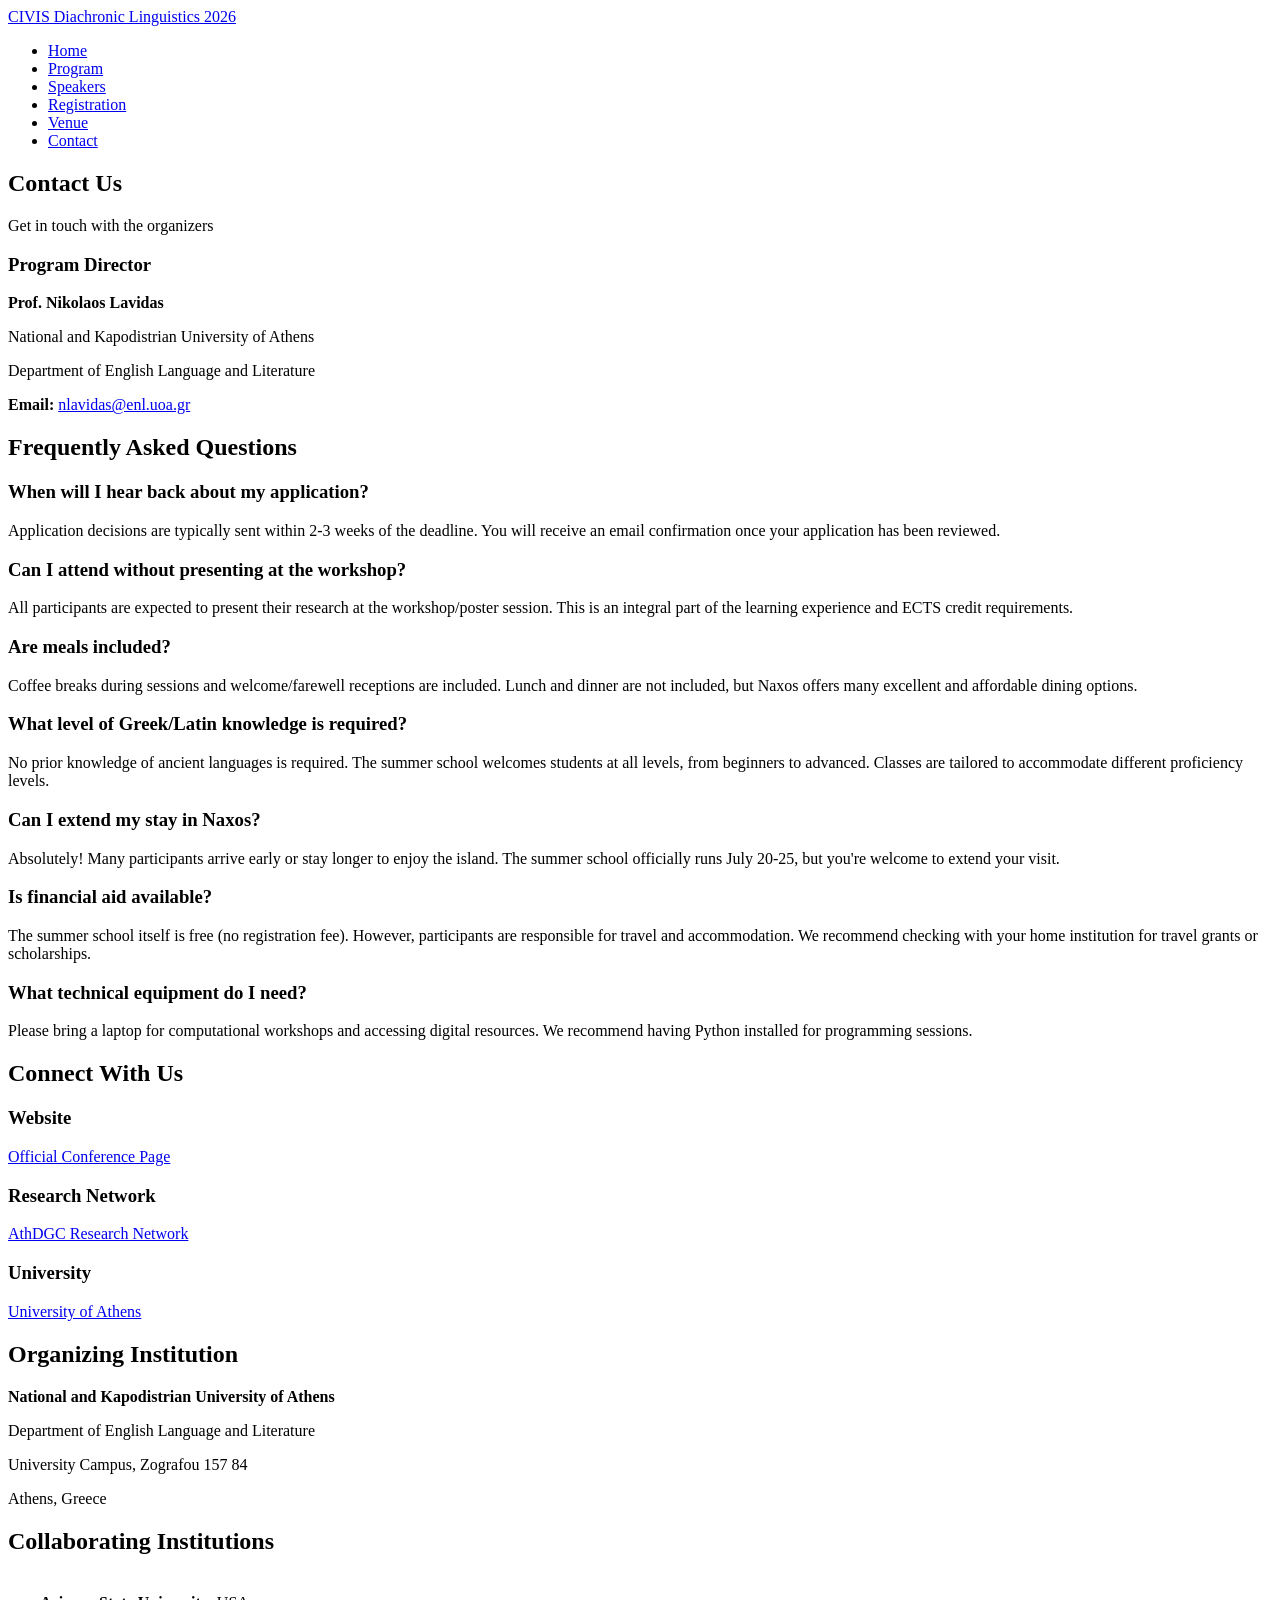
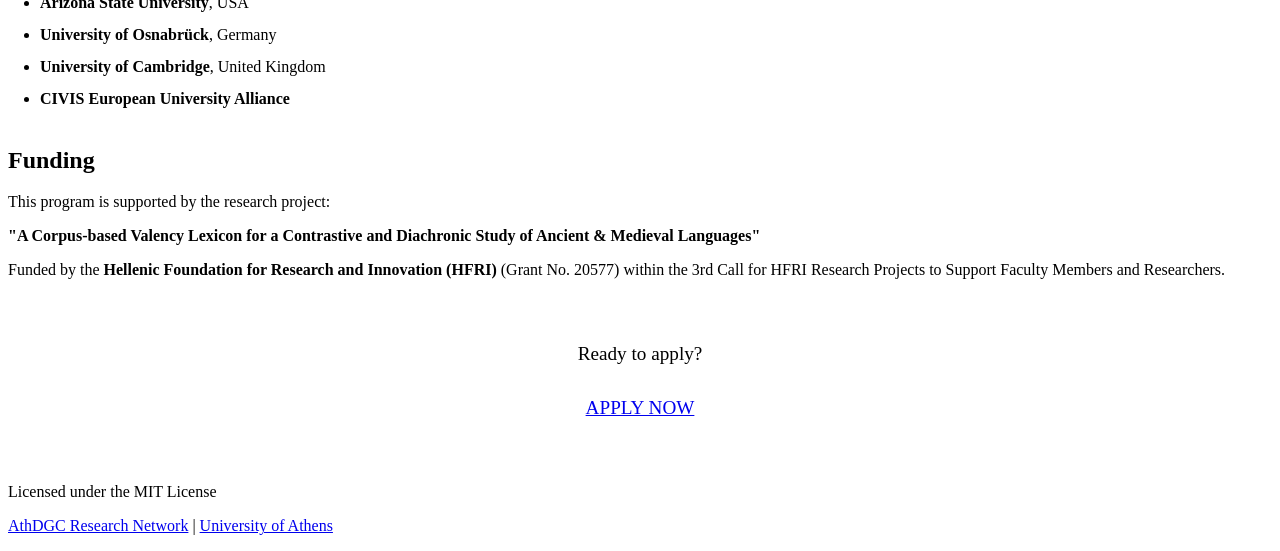
==== contact.html @ d238d582 "Remove AI gradients, remove logos, add MIT License - professional styling" ====
<!DOCTYPE html>
<html lang="en">

<head>
    <meta charset="UTF-8">
    <meta name="viewport" content="width=device-width, initial-scale=1.0">
    <title>Contact - CIVIS Diachronic Linguistics 2026</title>
    <link href="https://fonts.googleapis.com/css2?family=Inter:wght@300;400;500;600;700;800;900&display=swap"
        rel="stylesheet">
    <link rel="stylesheet" href="style.css">
</head>

<body>
    <!-- Navigation -->
    <nav class="navbar">
        <div class="container">
            <div class="nav-brand">
                <a href="index.html">CIVIS Diachronic Linguistics 2026</a>
            </div>
            <ul class="nav-menu">
                <li><a href="index.html">Home</a></li>
                <li><a href="program.html">Program</a></li>
                <li><a href="speakers.html">Speakers</a></li>
                <li><a href="registration.html">Registration</a></li>
                <li><a href="venue.html">Venue</a></li>
                <li><a href="contact.html" class="active">Contact</a></li>
            </ul>
        </div>
    </nav>

    <!-- Page Header -->
    <section class="page-header">
        <div class="container">
            <h1>Contact Us</h1>
            <p>Get in touch with the organizers</p>
        </div>
    </section>

    <!-- Main Content -->
    <section class="section">
        <div class="container">
            <div class="info-box">
                <h3>Program Director</h3>
                <p><strong>Prof. Nikolaos Lavidas</strong></p>
                <p>National and Kapodistrian University of Athens</p>
                <p>Department of English Language and Literature</p>
                <p style="margin-top: 1rem;"><strong>Email:</strong> <a
                        href="mailto:nlavidas@enl.uoa.gr">nlavidas@enl.uoa.gr</a></p>
            </div>

            <h2 class="section-title">Frequently Asked Questions</h2>

            <div class="card">
                <h3>When will I hear back about my application?</h3>
                <p>Application decisions are typically sent within 2-3 weeks of the deadline. You will receive an email
                    confirmation once your application has been reviewed.</p>
            </div>

            <div class="card">
                <h3>Can I attend without presenting at the workshop?</h3>
                <p>All participants are expected to present their research at the workshop/poster session. This is an
                    integral part of the learning experience and ECTS credit requirements.</p>
            </div>

            <div class="card">
                <h3>Are meals included?</h3>
                <p>Coffee breaks during sessions and welcome/farewell receptions are included. Lunch and dinner are not
                    included, but Naxos offers many excellent and affordable dining options.</p>
            </div>

            <div class="card">
                <h3>What level of Greek/Latin knowledge is required?</h3>
                <p>No prior knowledge of ancient languages is required. The summer school welcomes students at all
                    levels, from beginners to advanced. Classes are tailored to accommodate different proficiency
                    levels.</p>
            </div>

            <div class="card">
                <h3>Can I extend my stay in Naxos?</h3>
                <p>Absolutely! Many participants arrive early or stay longer to enjoy the island. The summer school
                    officially runs July 20-25, but you're welcome to extend your visit.</p>
            </div>

            <div class="card">
                <h3>Is financial aid available?</h3>
                <p>The summer school itself is free (no registration fee). However, participants are responsible for
                    travel and accommodation. We recommend checking with your home institution for travel grants or
                    scholarships.</p>
            </div>

            <div class="card">
                <h3>What technical equipment do I need?</h3>
                <p>Please bring a laptop for computational workshops and accessing digital resources. We recommend
                    having Python installed for programming sessions.</p>
            </div>

            <h2 class="section-title">Connect With Us</h2>
            <div class="card-grid">
                <div class="card">
                    <h3>Website</h3>
                    <p><a href="https://conferences.uoa.gr/event/92/" target="_blank">Official Conference Page</a></p>
                </div>

                <div class="card">
                    <h3>Research Network</h3>
                    <p><a href="https://athdgc.github.io/" target="_blank">AthDGC Research Network</a></p>
                </div>

                <div class="card">
                    <h3>University</h3>
                    <p><a href="https://en.uoa.gr/" target="_blank">University of Athens</a></p>
                </div>
            </div>

            <h2 class="section-title">Organizing Institution</h2>
            <p><strong>National and Kapodistrian University of Athens</strong></p>
            <p>Department of English Language and Literature</p>
            <p>University Campus, Zografou 157 84</p>
            <p>Athens, Greece</p>

            <h2 class="section-title">Collaborating Institutions</h2>
            <ul style="padding-left: 2rem; line-height: 2; margin: 2rem 0;">
                <li><strong>Arizona State University</strong>, USA</li>
                <li><strong>University of Osnabrück</strong>, Germany</li>
                <li><strong>University of Cambridge</strong>, United Kingdom</li>
                <li><strong>CIVIS European University Alliance</strong></li>
            </ul>

            <h2 class="section-title">Funding</h2>
            <div class="info-box">
                <p>This program is supported by the research project:</p>
                <p style="margin-top: 1rem;"><strong>"A Corpus-based Valency Lexicon for a Contrastive and Diachronic
                        Study of Ancient & Medieval Languages"</strong></p>
                <p style="margin-top: 1rem;">Funded by the <strong>Hellenic Foundation for Research and Innovation
                        (HFRI)</strong> (Grant No. 20577) within the 3rd Call for HFRI Research Projects to Support
                    Faculty Members and Researchers.</p>
            </div>

            <div style="text-align: center; margin: 4rem 0;">
                <p style="font-size: 1.2rem; margin-bottom: 2rem;">Ready to apply?</p>
                <a href="https://mobility.civis.eu/templates/66d6b5539a52af7f3c7784d6/start?context%5Btype%5D=Institutions%3A%3AClassOf&context%5Bid%5D=66e321443b5d007343274fe6"
                    class="btn btn-primary" target="_blank" style="font-size: 1.2rem; padding: 1.5rem 3rem;">APPLY
                    NOW</a>
            </div>
        </div>
    </section>

    <!-- Footer -->
    <footer>
        <div class="container">
            <p>Licensed under the MIT License</p>
            <p style="margin-top: 1rem;">
                <a href="https://athdgc.github.io/">AthDGC Research Network</a> |
                <a href="https://en.uoa.gr/">University of Athens</a>
            </p>
        </div>
    </footer>
</body>

</html>
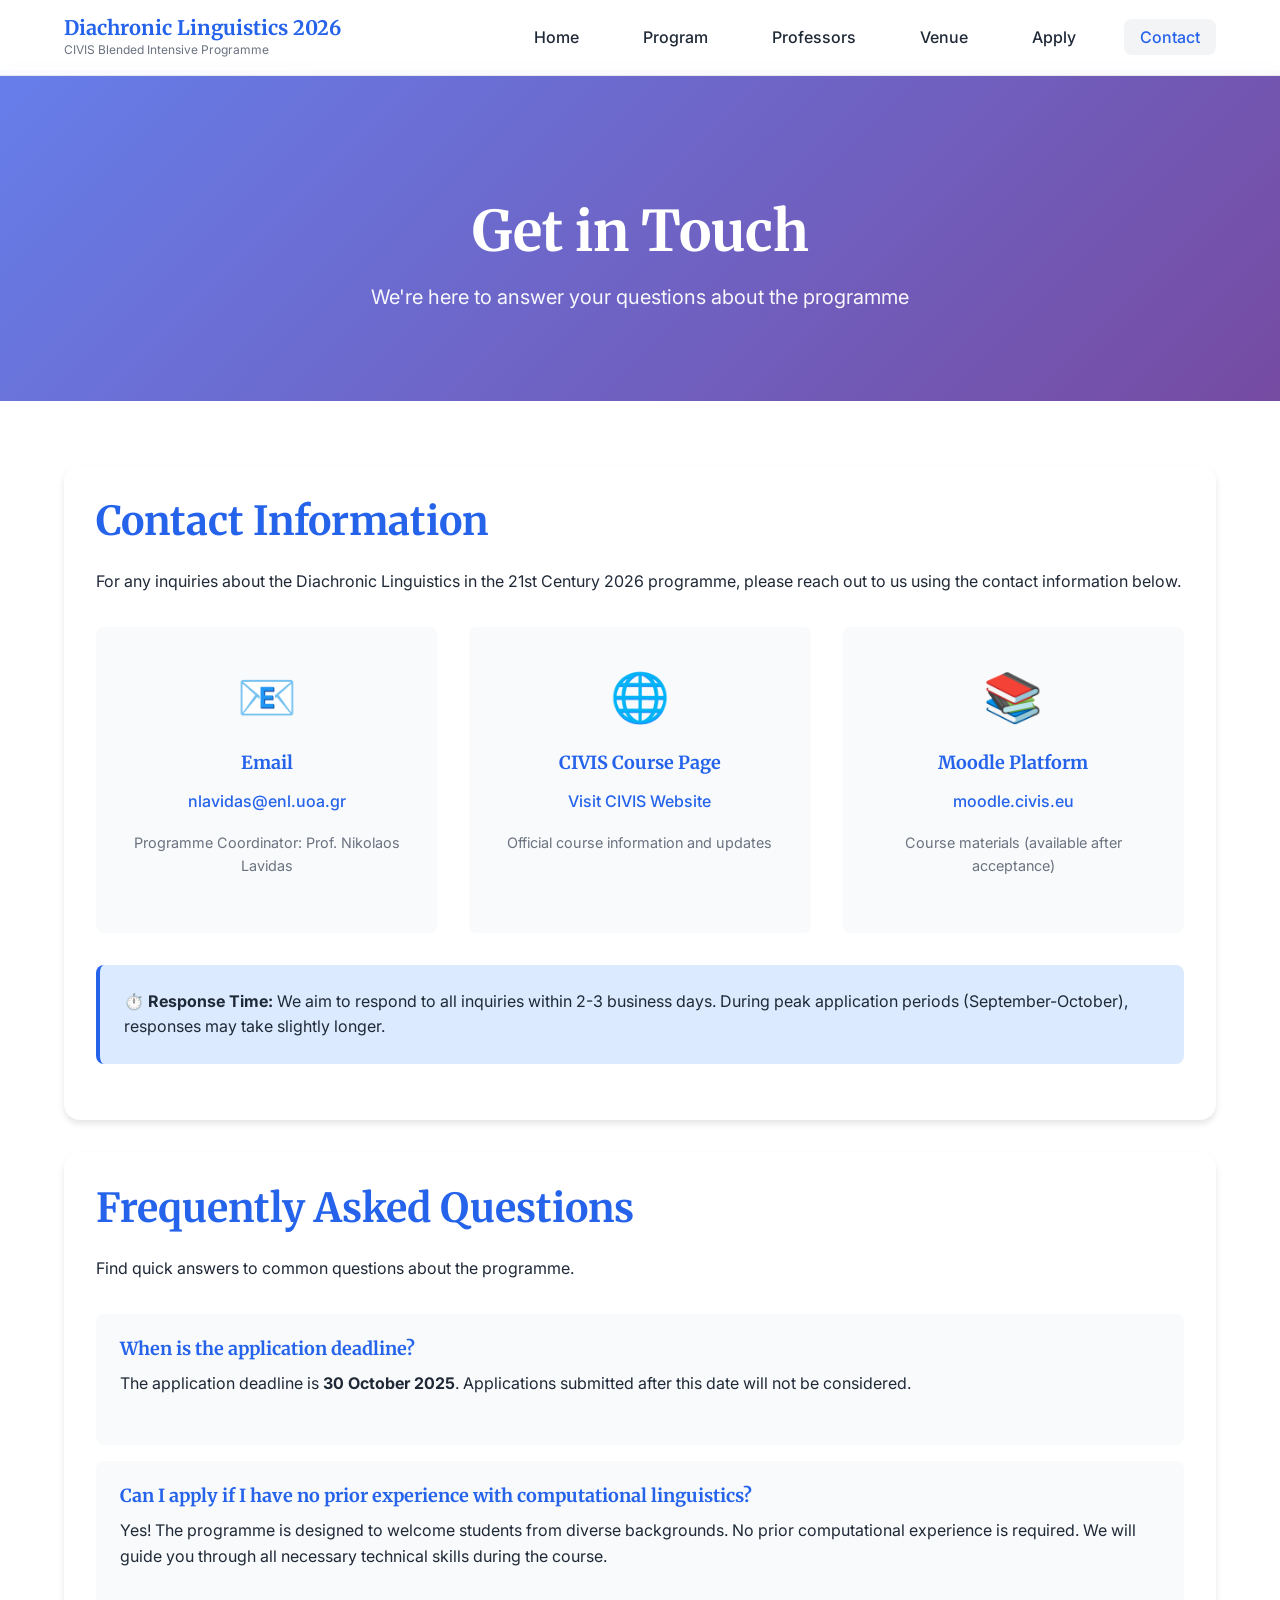
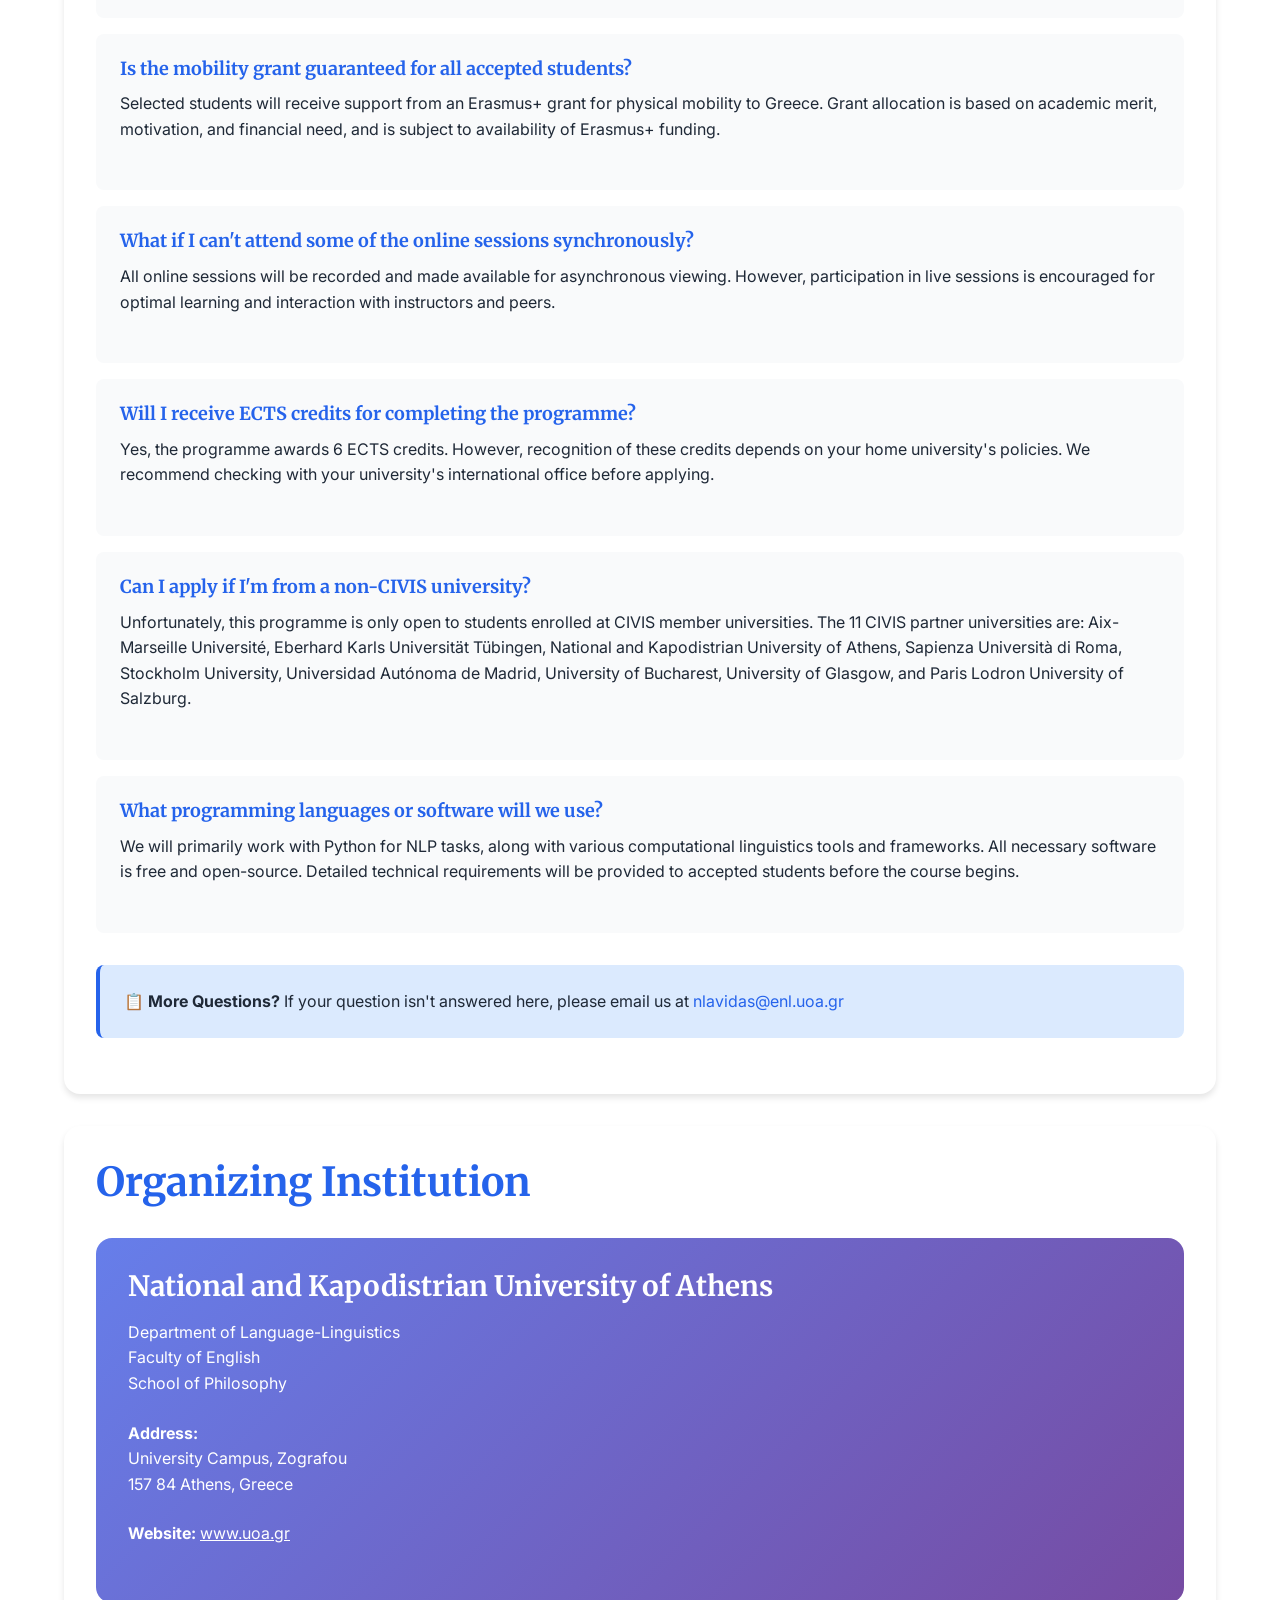
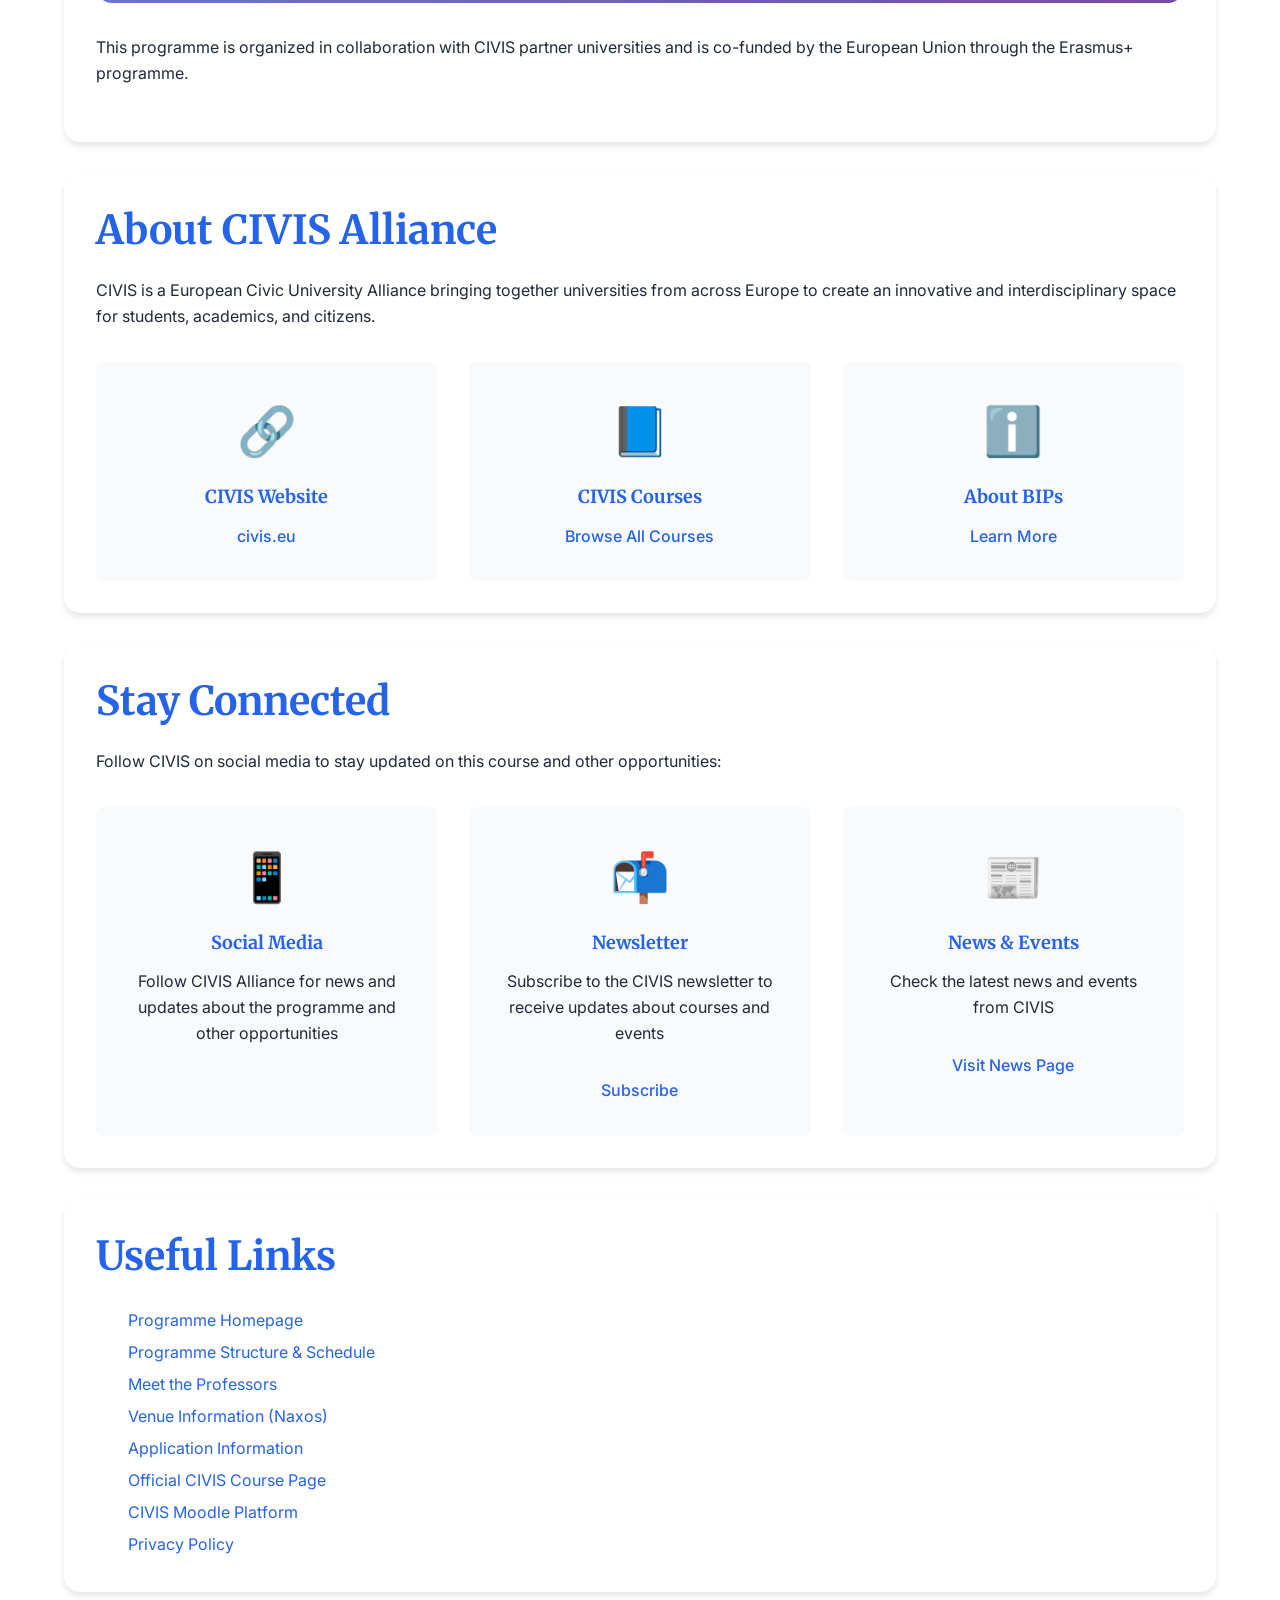
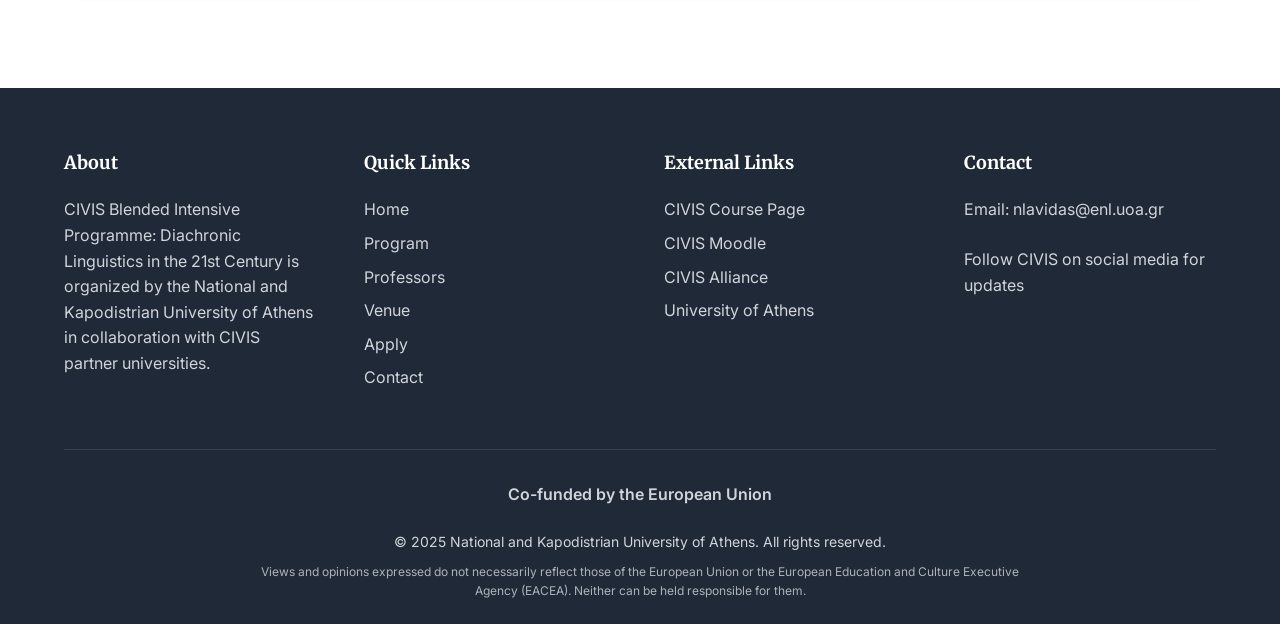
==== commit e705600f: "Updated website for 2026 - modern design and content" ====
--- a/contact.html
+++ b/contact.html
@@ -1,160 +1,382 @@
 <!DOCTYPE html>
 <html lang="en">
-
 <head>
     <meta charset="UTF-8">
     <meta name="viewport" content="width=device-width, initial-scale=1.0">
-    <title>Contact - CIVIS Diachronic Linguistics 2026</title>
-    <link href="https://fonts.googleapis.com/css2?family=Inter:wght@300;400;500;600;700;800;900&display=swap"
-        rel="stylesheet">
+    <meta name="description" content="Contact information for Diachronic Linguistics in the 21st Century 2026">
+    <title>Contact | Diachronic Linguistics 2026</title>
     <link rel="stylesheet" href="style.css">
+    <link rel="preconnect" href="https://fonts.googleapis.com">
+    <link rel="preconnect" href="https://fonts.gstatic.com" crossorigin>
+    <link href="https://fonts.googleapis.com/css2?family=Inter:wght@300;400;500;600;700&family=Merriweather:wght@300;400;700&display=swap" rel="stylesheet">
+    <style>
+        .page-header {
+            background: linear-gradient(135deg, #667eea 0%, #764ba2 100%);
+            color: white;
+            padding: 8rem 0 4rem;
+            margin-top: 70px;
+            text-align: center;
+        }
+        
+        .page-header h1 {
+            color: white;
+            margin-bottom: 1rem;
+        }
+        
+        .page-header p {
+            font-size: 1.25rem;
+            opacity: 0.95;
+        }
+        
+        .contact-section {
+            padding: 4rem 0;
+        }
+        
+        .contact-card {
+            background: white;
+            border-radius: 1rem;
+            box-shadow: 0 4px 6px rgba(0,0,0,0.1);
+            padding: 2rem;
+            margin-bottom: 2rem;
+        }
+        
+        .contact-card h2 {
+            color: #2563eb;
+            margin-bottom: 1.5rem;
+        }
+        
+        .contact-grid {
+            display: grid;
+            grid-template-columns: repeat(auto-fit, minmax(300px, 1fr));
+            gap: 2rem;
+            margin-top: 2rem;
+        }
+        
+        .contact-item {
+            background-color: #f9fafb;
+            padding: 2rem;
+            border-radius: 0.5rem;
+            text-align: center;
+        }
+        
+        .contact-icon {
+            font-size: 3rem;
+            margin-bottom: 1rem;
+        }
+        
+        .contact-item h3 {
+            font-size: 1.125rem;
+            margin-bottom: 1rem;
+            color: #2563eb;
+        }
+        
+        .contact-item a {
+            color: #2563eb;
+            font-weight: 500;
+            word-break: break-all;
+        }
+        
+        .contact-item a:hover {
+            text-decoration: underline;
+        }
+        
+        .info-box {
+            background-color: #dbeafe;
+            border-left: 4px solid #2563eb;
+            padding: 1.5rem;
+            border-radius: 0.5rem;
+            margin: 1.5rem 0;
+        }
+        
+        .faq-item {
+            background-color: #f9fafb;
+            padding: 1.5rem;
+            border-radius: 0.5rem;
+            margin-bottom: 1rem;
+        }
+        
+        .faq-item h3 {
+            color: #2563eb;
+            margin-bottom: 0.75rem;
+            font-size: 1.125rem;
+        }
+        
+        .organization-info {
+            background: linear-gradient(135deg, #667eea 0%, #764ba2 100%);
+            color: white;
+            padding: 2rem;
+            border-radius: 1rem;
+            margin-top: 2rem;
+        }
+        
+        .organization-info h3 {
+            color: white;
+            margin-bottom: 1rem;
+        }
+    </style>
 </head>
-
 <body>
     <!-- Navigation -->
     <nav class="navbar">
         <div class="container">
             <div class="nav-brand">
-                <a href="index.html">CIVIS Diachronic Linguistics 2026</a>
-            </div>
-            <ul class="nav-menu">
+                <h1>Diachronic Linguistics 2026</h1>
+                <p class="nav-subtitle">CIVIS Blended Intensive Programme</p>
+            </div>
+            <ul class="nav-menu" id="navMenu">
                 <li><a href="index.html">Home</a></li>
                 <li><a href="program.html">Program</a></li>
-                <li><a href="speakers.html">Speakers</a></li>
-                <li><a href="registration.html">Registration</a></li>
+                <li><a href="speakers.html">Professors</a></li>
                 <li><a href="venue.html">Venue</a></li>
+                <li><a href="registration.html">Apply</a></li>
                 <li><a href="contact.html" class="active">Contact</a></li>
             </ul>
+            <div class="nav-toggle" id="navToggle">
+                <span></span>
+                <span></span>
+                <span></span>
+            </div>
         </div>
     </nav>
 
     <!-- Page Header -->
-    <section class="page-header">
+    <header class="page-header">
         <div class="container">
-            <h1>Contact Us</h1>
-            <p>Get in touch with the organizers</p>
+            <h1>Get in Touch</h1>
+            <p>We're here to answer your questions about the programme</p>
+        </div>
+    </header>
+
+    <!-- Contact Section -->
+    <section class="contact-section">
+        <div class="container">
+            
+            <!-- Main Contact Info -->
+            <div class="contact-card">
+                <h2>Contact Information</h2>
+                <p>For any inquiries about the Diachronic Linguistics in the 21st Century 2026 programme, please reach out to us using the contact information below.</p>
+
+                <div class="contact-grid">
+                    <div class="contact-item">
+                        <div class="contact-icon">📧</div>
+                        <h3>Email</h3>
+                        <a href="mailto:nlavidas@enl.uoa.gr">nlavidas@enl.uoa.gr</a>
+                        <p style="margin-top: 1rem; font-size: 0.9rem; color: #6b7280;">Programme Coordinator: Prof. Nikolaos Lavidas</p>
+                    </div>
+                    
+                    <div class="contact-item">
+                        <div class="contact-icon">🌐</div>
+                        <h3>CIVIS Course Page</h3>
+                        <a href="https://civis.eu/en/learn/civis-courses/diachronic-linguistics-in-the-21st-century-2026-version" target="_blank">Visit CIVIS Website</a>
+                        <p style="margin-top: 1rem; font-size: 0.9rem; color: #6b7280;">Official course information and updates</p>
+                    </div>
+                    
+                    <div class="contact-item">
+                        <div class="contact-icon">📚</div>
+                        <h3>Moodle Platform</h3>
+                        <a href="https://moodle.civis.eu/" target="_blank">moodle.civis.eu</a>
+                        <p style="margin-top: 1rem; font-size: 0.9rem; color: #6b7280;">Course materials (available after acceptance)</p>
+                    </div>
+                </div>
+
+                <div class="info-box" style="margin-top: 2rem;">
+                    <strong>⏱️ Response Time:</strong> We aim to respond to all inquiries within 2-3 business days. During peak application periods (September-October), responses may take slightly longer.
+                </div>
+            </div>
+
+            <!-- FAQ Section -->
+            <div class="contact-card">
+                <h2>Frequently Asked Questions</h2>
+                <p>Find quick answers to common questions about the programme.</p>
+
+                <div class="faq-item" style="margin-top: 2rem;">
+                    <h3>When is the application deadline?</h3>
+                    <p>The application deadline is <strong>30 October 2025</strong>. Applications submitted after this date will not be considered.</p>
+                </div>
+
+                <div class="faq-item">
+                    <h3>Can I apply if I have no prior experience with computational linguistics?</h3>
+                    <p>Yes! The programme is designed to welcome students from diverse backgrounds. No prior computational experience is required. We will guide you through all necessary technical skills during the course.</p>
+                </div>
+
+                <div class="faq-item">
+                    <h3>Is the mobility grant guaranteed for all accepted students?</h3>
+                    <p>Selected students will receive support from an Erasmus+ grant for physical mobility to Greece. Grant allocation is based on academic merit, motivation, and financial need, and is subject to availability of Erasmus+ funding.</p>
+                </div>
+
+                <div class="faq-item">
+                    <h3>What if I can't attend some of the online sessions synchronously?</h3>
+                    <p>All online sessions will be recorded and made available for asynchronous viewing. However, participation in live sessions is encouraged for optimal learning and interaction with instructors and peers.</p>
+                </div>
+
+                <div class="faq-item">
+                    <h3>Will I receive ECTS credits for completing the programme?</h3>
+                    <p>Yes, the programme awards 6 ECTS credits. However, recognition of these credits depends on your home university's policies. We recommend checking with your university's international office before applying.</p>
+                </div>
+
+                <div class="faq-item">
+                    <h3>Can I apply if I'm from a non-CIVIS university?</h3>
+                    <p>Unfortunately, this programme is only open to students enrolled at CIVIS member universities. The 11 CIVIS partner universities are: Aix-Marseille Université, Eberhard Karls Universität Tübingen, National and Kapodistrian University of Athens, Sapienza Università di Roma, Stockholm University, Universidad Autónoma de Madrid, University of Bucharest, University of Glasgow, and Paris Lodron University of Salzburg.</p>
+                </div>
+
+                <div class="faq-item">
+                    <h3>What programming languages or software will we use?</h3>
+                    <p>We will primarily work with Python for NLP tasks, along with various computational linguistics tools and frameworks. All necessary software is free and open-source. Detailed technical requirements will be provided to accepted students before the course begins.</p>
+                </div>
+
+                <div class="info-box" style="margin-top: 2rem;">
+                    <strong>📋 More Questions?</strong> If your question isn't answered here, please email us at <a href="mailto:nlavidas@enl.uoa.gr">nlavidas@enl.uoa.gr</a>
+                </div>
+            </div>
+
+            <!-- Organization Info -->
+            <div class="contact-card">
+                <h2>Organizing Institution</h2>
+                
+                <div class="organization-info">
+                    <h3>National and Kapodistrian University of Athens</h3>
+                    <p>Department of Language-Linguistics<br>
+                    Faculty of English<br>
+                    School of Philosophy</p>
+                    
+                    <p style="margin-top: 1.5rem;">
+                    <strong>Address:</strong><br>
+                    University Campus, Zografou<br>
+                    157 84 Athens, Greece
+                    </p>
+                    
+                    <p style="margin-top: 1.5rem;">
+                    <strong>Website:</strong> <a href="https://www.uoa.gr/" target="_blank" style="color: white; text-decoration: underline;">www.uoa.gr</a>
+                    </p>
+                </div>
+
+                <p style="margin-top: 2rem;">This programme is organized in collaboration with CIVIS partner universities and is co-funded by the European Union through the Erasmus+ programme.</p>
+            </div>
+
+            <!-- CIVIS Alliance Info -->
+            <div class="contact-card">
+                <h2>About CIVIS Alliance</h2>
+                <p>CIVIS is a European Civic University Alliance bringing together universities from across Europe to create an innovative and interdisciplinary space for students, academics, and citizens.</p>
+
+                <div class="contact-grid" style="margin-top: 2rem;">
+                    <div class="contact-item">
+                        <div class="contact-icon">🔗</div>
+                        <h3>CIVIS Website</h3>
+                        <a href="https://civis.eu/" target="_blank">civis.eu</a>
+                    </div>
+                    
+                    <div class="contact-item">
+                        <div class="contact-icon">📘</div>
+                        <h3>CIVIS Courses</h3>
+                        <a href="https://civis.eu/en/learn/civis-courses" target="_blank">Browse All Courses</a>
+                    </div>
+                    
+                    <div class="contact-item">
+                        <div class="contact-icon">ℹ️</div>
+                        <h3>About BIPs</h3>
+                        <a href="https://civis.eu/en/learn/course-types/blended-intensive-programmes" target="_blank">Learn More</a>
+                    </div>
+                </div>
+            </div>
+
+            <!-- Social Media & Updates -->
+            <div class="contact-card">
+                <h2>Stay Connected</h2>
+                <p>Follow CIVIS on social media to stay updated on this course and other opportunities:</p>
+
+                <div class="contact-grid" style="margin-top: 2rem;">
+                    <div class="contact-item">
+                        <div class="contact-icon">📱</div>
+                        <h3>Social Media</h3>
+                        <p>Follow CIVIS Alliance for news and updates about the programme and other opportunities</p>
+                    </div>
+                    
+                    <div class="contact-item">
+                        <div class="contact-icon">📬</div>
+                        <h3>Newsletter</h3>
+                        <p>Subscribe to the CIVIS newsletter to receive updates about courses and events</p>
+                        <a href="https://civis.eu/en/get-informed/newsletters" target="_blank" style="margin-top: 0.5rem; display: inline-block;">Subscribe</a>
+                    </div>
+                    
+                    <div class="contact-item">
+                        <div class="contact-icon">📰</div>
+                        <h3>News & Events</h3>
+                        <p>Check the latest news and events from CIVIS</p>
+                        <a href="https://civis.eu/en/get-informed/news" target="_blank" style="margin-top: 0.5rem; display: inline-block;">Visit News Page</a>
+                    </div>
+                </div>
+            </div>
+
+            <!-- Important Links -->
+            <div class="contact-card">
+                <h2>Useful Links</h2>
+                <ul style="margin-left: 2rem; line-height: 2;">
+                    <li><a href="index.html">Programme Homepage</a></li>
+                    <li><a href="program.html">Programme Structure & Schedule</a></li>
+                    <li><a href="speakers.html">Meet the Professors</a></li>
+                    <li><a href="venue.html">Venue Information (Naxos)</a></li>
+                    <li><a href="registration.html">Application Information</a></li>
+                    <li><a href="https://civis.eu/en/learn/civis-courses/diachronic-linguistics-in-the-21st-century-2026-version" target="_blank">Official CIVIS Course Page</a></li>
+                    <li><a href="https://moodle.civis.eu/" target="_blank">CIVIS Moodle Platform</a></li>
+                    <li><a href="https://civis.eu/en/privacy-policy" target="_blank">Privacy Policy</a></li>
+                </ul>
+            </div>
+
         </div>
     </section>
 
-    <!-- Main Content -->
-    <section class="section">
+    <!-- Footer -->
+    <footer class="footer">
         <div class="container">
-            <div class="info-box">
-                <h3>Program Director</h3>
-                <p><strong>Prof. Nikolaos Lavidas</strong></p>
-                <p>National and Kapodistrian University of Athens</p>
-                <p>Department of English Language and Literature</p>
-                <p style="margin-top: 1rem;"><strong>Email:</strong> <a
-                        href="mailto:nlavidas@enl.uoa.gr">nlavidas@enl.uoa.gr</a></p>
-            </div>
-
-            <h2 class="section-title">Frequently Asked Questions</h2>
-
-            <div class="card">
-                <h3>When will I hear back about my application?</h3>
-                <p>Application decisions are typically sent within 2-3 weeks of the deadline. You will receive an email
-                    confirmation once your application has been reviewed.</p>
-            </div>
-
-            <div class="card">
-                <h3>Can I attend without presenting at the workshop?</h3>
-                <p>All participants are expected to present their research at the workshop/poster session. This is an
-                    integral part of the learning experience and ECTS credit requirements.</p>
-            </div>
-
-            <div class="card">
-                <h3>Are meals included?</h3>
-                <p>Coffee breaks during sessions and welcome/farewell receptions are included. Lunch and dinner are not
-                    included, but Naxos offers many excellent and affordable dining options.</p>
-            </div>
-
-            <div class="card">
-                <h3>What level of Greek/Latin knowledge is required?</h3>
-                <p>No prior knowledge of ancient languages is required. The summer school welcomes students at all
-                    levels, from beginners to advanced. Classes are tailored to accommodate different proficiency
-                    levels.</p>
-            </div>
-
-            <div class="card">
-                <h3>Can I extend my stay in Naxos?</h3>
-                <p>Absolutely! Many participants arrive early or stay longer to enjoy the island. The summer school
-                    officially runs July 20-25, but you're welcome to extend your visit.</p>
-            </div>
-
-            <div class="card">
-                <h3>Is financial aid available?</h3>
-                <p>The summer school itself is free (no registration fee). However, participants are responsible for
-                    travel and accommodation. We recommend checking with your home institution for travel grants or
-                    scholarships.</p>
-            </div>
-
-            <div class="card">
-                <h3>What technical equipment do I need?</h3>
-                <p>Please bring a laptop for computational workshops and accessing digital resources. We recommend
-                    having Python installed for programming sessions.</p>
-            </div>
-
-            <h2 class="section-title">Connect With Us</h2>
-            <div class="card-grid">
-                <div class="card">
-                    <h3>Website</h3>
-                    <p><a href="https://conferences.uoa.gr/event/92/" target="_blank">Official Conference Page</a></p>
-                </div>
-
-                <div class="card">
-                    <h3>Research Network</h3>
-                    <p><a href="https://athdgc.github.io/" target="_blank">AthDGC Research Network</a></p>
-                </div>
-
-                <div class="card">
-                    <h3>University</h3>
-                    <p><a href="https://en.uoa.gr/" target="_blank">University of Athens</a></p>
-                </div>
-            </div>
-
-            <h2 class="section-title">Organizing Institution</h2>
-            <p><strong>National and Kapodistrian University of Athens</strong></p>
-            <p>Department of English Language and Literature</p>
-            <p>University Campus, Zografou 157 84</p>
-            <p>Athens, Greece</p>
-
-            <h2 class="section-title">Collaborating Institutions</h2>
-            <ul style="padding-left: 2rem; line-height: 2; margin: 2rem 0;">
-                <li><strong>Arizona State University</strong>, USA</li>
-                <li><strong>University of Osnabrück</strong>, Germany</li>
-                <li><strong>University of Cambridge</strong>, United Kingdom</li>
-                <li><strong>CIVIS European University Alliance</strong></li>
-            </ul>
-
-            <h2 class="section-title">Funding</h2>
-            <div class="info-box">
-                <p>This program is supported by the research project:</p>
-                <p style="margin-top: 1rem;"><strong>"A Corpus-based Valency Lexicon for a Contrastive and Diachronic
-                        Study of Ancient & Medieval Languages"</strong></p>
-                <p style="margin-top: 1rem;">Funded by the <strong>Hellenic Foundation for Research and Innovation
-                        (HFRI)</strong> (Grant No. 20577) within the 3rd Call for HFRI Research Projects to Support
-                    Faculty Members and Researchers.</p>
-            </div>
-
-            <div style="text-align: center; margin: 4rem 0;">
-                <p style="font-size: 1.2rem; margin-bottom: 2rem;">Ready to apply?</p>
-                <a href="https://mobility.civis.eu/templates/66d6b5539a52af7f3c7784d6/start?context%5Btype%5D=Institutions%3A%3AClassOf&context%5Bid%5D=66e321443b5d007343274fe6"
-                    class="btn btn-primary" target="_blank" style="font-size: 1.2rem; padding: 1.5rem 3rem;">APPLY
-                    NOW</a>
-            </div>
-        </div>
-    </section>
-
-    <!-- Footer -->
-    <footer>
-        <div class="container">
-            <p>Licensed under the MIT License</p>
-            <p style="margin-top: 1rem;">
-                <a href="https://athdgc.github.io/">AthDGC Research Network</a> |
-                <a href="https://en.uoa.gr/">University of Athens</a>
-            </p>
+            <div class="footer-grid">
+                <div class="footer-column">
+                    <h3>About</h3>
+                    <p>CIVIS Blended Intensive Programme: Diachronic Linguistics in the 21st Century is organized by the National and Kapodistrian University of Athens in collaboration with CIVIS partner universities.</p>
+                </div>
+                <div class="footer-column">
+                    <h3>Quick Links</h3>
+                    <ul>
+                        <li><a href="index.html">Home</a></li>
+                        <li><a href="program.html">Program</a></li>
+                        <li><a href="speakers.html">Professors</a></li>
+                        <li><a href="venue.html">Venue</a></li>
+                        <li><a href="registration.html">Apply</a></li>
+                        <li><a href="contact.html">Contact</a></li>
+                    </ul>
+                </div>
+                <div class="footer-column">
+                    <h3>External Links</h3>
+                    <ul>
+                        <li><a href="https://civis.eu/en/learn/civis-courses/diachronic-linguistics-in-the-21st-century-2026-version" target="_blank">CIVIS Course Page</a></li>
+                        <li><a href="https://moodle.civis.eu/" target="_blank">CIVIS Moodle</a></li>
+                        <li><a href="https://civis.eu/" target="_blank">CIVIS Alliance</a></li>
+                        <li><a href="https://www.uoa.gr/" target="_blank">University of Athens</a></li>
+                    </ul>
+                </div>
+                <div class="footer-column">
+                    <h3>Contact</h3>
+                    <p>Email: <a href="mailto:nlavidas@enl.uoa.gr">nlavidas@enl.uoa.gr</a></p>
+                    <p>Follow CIVIS on social media for updates</p>
+                </div>
+            </div>
+            <div class="footer-bottom">
+                <div class="footer-logos">
+                    <p>Co-funded by the European Union</p>
+                </div>
+                <p class="copyright">&copy; 2025 National and Kapodistrian University of Athens. All rights reserved.</p>
+                <p class="disclaimer">Views and opinions expressed do not necessarily reflect those of the European Union or the European Education and Culture Executive Agency (EACEA). Neither can be held responsible for them.</p>
+            </div>
         </div>
     </footer>
+
+    <script>
+        const navToggle = document.getElementById('navToggle');
+        const navMenu = document.getElementById('navMenu');
+
+        navToggle.addEventListener('click', () => {
+            navMenu.classList.toggle('active');
+            navToggle.classList.toggle('active');
+        });
+    </script>
 </body>
-
-</html>+</html>
--- a/style.css
+++ b/style.css
@@ -0,0 +1,985 @@
+/* ===== CSS Reset & Base Styles ===== */
+* {
+    margin: 0;
+    padding: 0;
+    box-sizing: border-box;
+}
+
+:root {
+    /* Color Palette */
+    --primary-color: #2563eb;
+    --primary-dark: #1e40af;
+    --primary-light: #3b82f6;
+    --secondary-color: #7c3aed;
+    --accent-color: #f59e0b;
+    --success-color: #10b981;
+    --warning-color: #f59e0b;
+    
+    /* Neutral Colors */
+    --text-primary: #1f2937;
+    --text-secondary: #6b7280;
+    --text-light: #9ca3af;
+    --bg-primary: #ffffff;
+    --bg-secondary: #f9fafb;
+    --bg-tertiary: #f3f4f6;
+    --border-color: #e5e7eb;
+    
+    /* Typography */
+    --font-primary: 'Inter', -apple-system, BlinkMacSystemFont, 'Segoe UI', Roboto, sans-serif;
+    --font-heading: 'Merriweather', Georgia, serif;
+    
+    /* Spacing */
+    --spacing-xs: 0.5rem;
+    --spacing-sm: 1rem;
+    --spacing-md: 1.5rem;
+    --spacing-lg: 2rem;
+    --spacing-xl: 3rem;
+    --spacing-2xl: 4rem;
+    
+    /* Border Radius */
+    --radius-sm: 0.375rem;
+    --radius-md: 0.5rem;
+    --radius-lg: 0.75rem;
+    --radius-xl: 1rem;
+    
+    /* Shadows */
+    --shadow-sm: 0 1px 2px 0 rgba(0, 0, 0, 0.05);
+    --shadow-md: 0 4px 6px -1px rgba(0, 0, 0, 0.1);
+    --shadow-lg: 0 10px 15px -3px rgba(0, 0, 0, 0.1);
+    --shadow-xl: 0 20px 25px -5px rgba(0, 0, 0, 0.1);
+    
+    /* Transitions */
+    --transition-fast: 150ms cubic-bezier(0.4, 0, 0.2, 1);
+    --transition-base: 200ms cubic-bezier(0.4, 0, 0.2, 1);
+    --transition-slow: 300ms cubic-bezier(0.4, 0, 0.2, 1);
+}
+
+html {
+    scroll-behavior: smooth;
+}
+
+body {
+    font-family: var(--font-primary);
+    color: var(--text-primary);
+    background-color: var(--bg-primary);
+    line-height: 1.6;
+    font-size: 16px;
+    -webkit-font-smoothing: antialiased;
+    -moz-osx-font-smoothing: grayscale;
+}
+
+.container {
+    max-width: 1200px;
+    margin: 0 auto;
+    padding: 0 var(--spacing-md);
+}
+
+/* ===== Typography ===== */
+h1, h2, h3, h4, h5, h6 {
+    font-family: var(--font-heading);
+    font-weight: 700;
+    line-height: 1.2;
+    margin-bottom: var(--spacing-md);
+    color: var(--text-primary);
+}
+
+h1 {
+    font-size: clamp(2rem, 5vw, 3.5rem);
+}
+
+h2 {
+    font-size: clamp(1.75rem, 4vw, 2.5rem);
+}
+
+h3 {
+    font-size: clamp(1.25rem, 3vw, 1.75rem);
+}
+
+p {
+    margin-bottom: var(--spacing-md);
+}
+
+a {
+    color: var(--primary-color);
+    text-decoration: none;
+    transition: color var(--transition-base);
+}
+
+a:hover {
+    color: var(--primary-dark);
+}
+
+ul {
+    list-style: none;
+}
+
+/* ===== Navigation ===== */
+.navbar {
+    position: fixed;
+    top: 0;
+    left: 0;
+    right: 0;
+    background-color: rgba(255, 255, 255, 0.95);
+    backdrop-filter: blur(10px);
+    border-bottom: 1px solid var(--border-color);
+    z-index: 1000;
+    transition: all var(--transition-base);
+}
+
+.navbar.scrolled {
+    box-shadow: var(--shadow-md);
+}
+
+.navbar .container {
+    display: flex;
+    justify-content: space-between;
+    align-items: center;
+    padding-top: var(--spacing-sm);
+    padding-bottom: var(--spacing-sm);
+}
+
+.nav-brand h1 {
+    font-size: 1.25rem;
+    margin-bottom: 0;
+    color: var(--primary-color);
+}
+
+.nav-subtitle {
+    font-size: 0.75rem;
+    color: var(--text-secondary);
+    margin-bottom: 0;
+}
+
+.nav-menu {
+    display: flex;
+    gap: var(--spacing-lg);
+    align-items: center;
+}
+
+.nav-menu a {
+    color: var(--text-primary);
+    font-weight: 500;
+    padding: var(--spacing-xs) var(--spacing-sm);
+    border-radius: var(--radius-md);
+    transition: all var(--transition-base);
+}
+
+.nav-menu a:hover,
+.nav-menu a.active {
+    color: var(--primary-color);
+    background-color: var(--bg-tertiary);
+}
+
+.nav-toggle {
+    display: none;
+    flex-direction: column;
+    gap: 4px;
+    cursor: pointer;
+}
+
+.nav-toggle span {
+    width: 25px;
+    height: 3px;
+    background-color: var(--text-primary);
+    transition: all var(--transition-base);
+}
+
+/* ===== Hero Section ===== */
+.hero {
+    position: relative;
+    min-height: 85vh;
+    display: flex;
+    align-items: center;
+    background: linear-gradient(135deg, #667eea 0%, #764ba2 100%);
+    color: white;
+    margin-top: 70px;
+    overflow: hidden;
+}
+
+.hero::before {
+    content: '';
+    position: absolute;
+    top: 0;
+    left: 0;
+    right: 0;
+    bottom: 0;
+    background-image: url('data:image/svg+xml,%3Csvg width="60" height="60" viewBox="0 0 60 60" xmlns="http://www.w3.org/2000/svg"%3E%3Cg fill="none" fill-rule="evenodd"%3E%3Cg fill="%23ffffff" fill-opacity="0.05"%3E%3Cpath d="M36 34v-4h-2v4h-4v2h4v4h2v-4h4v-2h-4zm0-30V0h-2v4h-4v2h4v4h2V6h4V4h-4zM6 34v-4H4v4H0v2h4v4h2v-4h4v-2H6zM6 4V0H4v4H0v2h4v4h2V6h4V4H6z"/%3E%3C/g%3E%3C/g%3E%3C/svg%3E');
+    opacity: 0.3;
+}
+
+.hero-overlay {
+    position: absolute;
+    top: 0;
+    left: 0;
+    right: 0;
+    bottom: 0;
+    background: linear-gradient(to bottom, rgba(0,0,0,0.1), rgba(0,0,0,0.3));
+}
+
+.hero-content {
+    position: relative;
+    z-index: 1;
+    padding: var(--spacing-2xl) 0;
+}
+
+.hero-badge {
+    display: inline-block;
+    background-color: rgba(255, 255, 255, 0.2);
+    padding: var(--spacing-xs) var(--spacing-md);
+    border-radius: 9999px;
+    font-size: 0.875rem;
+    font-weight: 600;
+    margin-bottom: var(--spacing-md);
+    backdrop-filter: blur(10px);
+}
+
+.hero-title {
+    font-size: clamp(2.5rem, 6vw, 4rem);
+    margin-bottom: var(--spacing-md);
+    color: white;
+    text-shadow: 0 2px 4px rgba(0,0,0,0.1);
+}
+
+.hero-subtitle {
+    font-size: clamp(1.25rem, 3vw, 1.75rem);
+    margin-bottom: var(--spacing-md);
+    font-weight: 600;
+    color: rgba(255, 255, 255, 0.95);
+}
+
+.hero-description {
+    font-size: clamp(1rem, 2vw, 1.25rem);
+    margin-bottom: var(--spacing-xl);
+    max-width: 800px;
+    color: rgba(255, 255, 255, 0.9);
+}
+
+.hero-dates {
+    display: flex;
+    flex-wrap: wrap;
+    gap: var(--spacing-md);
+    margin-bottom: var(--spacing-xl);
+}
+
+.date-item {
+    background-color: rgba(255, 255, 255, 0.15);
+    padding: var(--spacing-sm) var(--spacing-md);
+    border-radius: var(--radius-md);
+    backdrop-filter: blur(10px);
+    font-size: 0.95rem;
+}
+
+.date-item strong {
+    font-weight: 600;
+}
+
+.hero-buttons {
+    display: flex;
+    flex-wrap: wrap;
+    gap: var(--spacing-md);
+}
+
+/* ===== Buttons ===== */
+.btn {
+    display: inline-block;
+    padding: 0.875rem 2rem;
+    border-radius: var(--radius-md);
+    font-weight: 600;
+    font-size: 1rem;
+    text-align: center;
+    transition: all var(--transition-base);
+    cursor: pointer;
+    border: 2px solid transparent;
+}
+
+.btn-primary {
+    background-color: white;
+    color: var(--primary-color);
+}
+
+.btn-primary:hover {
+    background-color: var(--bg-tertiary);
+    transform: translateY(-2px);
+    box-shadow: var(--shadow-lg);
+}
+
+.btn-secondary {
+    background-color: transparent;
+    color: white;
+    border-color: white;
+}
+
+.btn-secondary:hover {
+    background-color: white;
+    color: var(--primary-color);
+    transform: translateY(-2px);
+}
+
+.btn-large {
+    padding: 1.125rem 2.5rem;
+    font-size: 1.125rem;
+}
+
+/* ===== Key Info Section ===== */
+.key-info {
+    background-color: var(--bg-primary);
+    padding: var(--spacing-2xl) 0;
+    margin-top: -3rem;
+    position: relative;
+    z-index: 2;
+}
+
+.info-grid {
+    display: grid;
+    grid-template-columns: repeat(auto-fit, minmax(250px, 1fr));
+    gap: var(--spacing-lg);
+}
+
+.info-card {
+    background-color: white;
+    padding: var(--spacing-lg);
+    border-radius: var(--radius-lg);
+    box-shadow: var(--shadow-md);
+    text-align: center;
+    transition: all var(--transition-base);
+}
+
+.info-card:hover {
+    transform: translateY(-5px);
+    box-shadow: var(--shadow-xl);
+}
+
+.info-icon {
+    font-size: 3rem;
+    margin-bottom: var(--spacing-sm);
+}
+
+.info-card h3 {
+    font-size: 1.25rem;
+    margin-bottom: var(--spacing-xs);
+    color: var(--primary-color);
+}
+
+.info-card p {
+    margin-bottom: 0;
+    color: var(--text-secondary);
+}
+
+/* ===== Sections ===== */
+section {
+    padding: var(--spacing-2xl) 0;
+}
+
+.section-header {
+    text-align: center;
+    margin-bottom: var(--spacing-xl);
+}
+
+.section-intro {
+    font-size: 1.125rem;
+    color: var(--text-secondary);
+    max-width: 800px;
+    margin: 0 auto;
+}
+
+/* ===== About Section ===== */
+.about-section {
+    background-color: var(--bg-secondary);
+}
+
+.about-grid {
+    display: grid;
+    grid-template-columns: repeat(auto-fit, minmax(300px, 1fr));
+    gap: var(--spacing-lg);
+}
+
+.about-card {
+    background-color: white;
+    padding: var(--spacing-lg);
+    border-radius: var(--radius-lg);
+    box-shadow: var(--shadow-sm);
+    transition: all var(--transition-base);
+}
+
+.about-card:hover {
+    box-shadow: var(--shadow-md);
+    transform: translateY(-3px);
+}
+
+.about-card.highlight {
+    background: linear-gradient(135deg, #667eea 0%, #764ba2 100%);
+    color: white;
+    grid-column: span 2;
+}
+
+.about-card.highlight h3 {
+    color: white;
+}
+
+.about-card h3 {
+    font-size: 1.25rem;
+    margin-bottom: var(--spacing-md);
+}
+
+.about-card ul {
+    margin-left: var(--spacing-md);
+    margin-bottom: var(--spacing-md);
+}
+
+.about-card li {
+    list-style: disc;
+    margin-bottom: var(--spacing-xs);
+    padding-left: var(--spacing-xs);
+}
+
+.about-highlight {
+    background-color: rgba(255, 255, 255, 0.1);
+    padding: var(--spacing-md);
+    border-radius: var(--radius-md);
+    border-left: 4px solid rgba(255, 255, 255, 0.5);
+}
+
+/* ===== Topics Section ===== */
+.topics-section {
+    background-color: var(--bg-primary);
+}
+
+.topics-grid {
+    display: grid;
+    grid-template-columns: repeat(auto-fit, minmax(350px, 1fr));
+    gap: var(--spacing-xl);
+}
+
+.topic-card {
+    position: relative;
+    padding: var(--spacing-xl);
+    border-radius: var(--radius-lg);
+    background-color: var(--bg-secondary);
+    border-left: 4px solid var(--primary-color);
+    transition: all var(--transition-base);
+}
+
+.topic-card:hover {
+    box-shadow: var(--shadow-lg);
+    transform: translateX(5px);
+}
+
+.topic-number {
+    position: absolute;
+    top: -1rem;
+    left: var(--spacing-lg);
+    background: linear-gradient(135deg, var(--primary-color), var(--secondary-color));
+    color: white;
+    width: 3rem;
+    height: 3rem;
+    border-radius: 50%;
+    display: flex;
+    align-items: center;
+    justify-content: center;
+    font-weight: 700;
+    font-size: 1.25rem;
+}
+
+.topic-card h3 {
+    margin-top: var(--spacing-md);
+    color: var(--primary-dark);
+}
+
+/* ===== Outcomes Section ===== */
+.outcomes-section {
+    background-color: var(--bg-secondary);
+}
+
+.outcomes-grid {
+    display: grid;
+    grid-template-columns: repeat(auto-fit, minmax(300px, 1fr));
+    gap: var(--spacing-lg);
+}
+
+.outcome-card {
+    background-color: white;
+    padding: var(--spacing-xl);
+    border-radius: var(--radius-lg);
+    box-shadow: var(--shadow-sm);
+    transition: all var(--transition-base);
+}
+
+.outcome-card:hover {
+    box-shadow: var(--shadow-lg);
+    transform: translateY(-5px);
+}
+
+.outcome-card.highlight {
+    background: linear-gradient(135deg, #f093fb 0%, #f5576c 100%);
+    color: white;
+    grid-column: span 2;
+}
+
+.outcome-card.highlight h3 {
+    color: white;
+}
+
+.outcome-icon {
+    font-size: 3rem;
+    margin-bottom: var(--spacing-md);
+}
+
+.outcome-card ul {
+    margin-left: var(--spacing-md);
+}
+
+.outcome-card li {
+    list-style: disc;
+    margin-bottom: var(--spacing-xs);
+    padding-left: var(--spacing-xs);
+}
+
+/* ===== Programme Structure Section ===== */
+.structure-section {
+    background-color: var(--bg-primary);
+}
+
+.structure-timeline {
+    max-width: 900px;
+    margin: 0 auto;
+}
+
+.timeline-item {
+    position: relative;
+    padding-left: 4rem;
+    margin-bottom: var(--spacing-2xl);
+}
+
+.timeline-marker {
+    position: absolute;
+    left: 0;
+    top: 0;
+    width: 2.5rem;
+    height: 2.5rem;
+    border-radius: 50%;
+    background: linear-gradient(135deg, var(--primary-color), var(--secondary-color));
+    display: flex;
+    align-items: center;
+    justify-content: center;
+    box-shadow: 0 0 0 8px rgba(37, 99, 235, 0.1);
+}
+
+.timeline-marker.spring {
+    background: linear-gradient(135deg, #667eea 0%, #764ba2 100%);
+}
+
+.timeline-marker.workshops {
+    background: linear-gradient(135deg, #f093fb 0%, #f5576c 100%);
+}
+
+.timeline-marker.summer {
+    background: linear-gradient(135deg, #fa709a 0%, #fee140 100%);
+}
+
+.timeline-item::before {
+    content: '';
+    position: absolute;
+    left: 1.2rem;
+    top: 2.5rem;
+    bottom: -2.5rem;
+    width: 2px;
+    background: linear-gradient(to bottom, var(--primary-color), transparent);
+}
+
+.timeline-item:last-child::before {
+    display: none;
+}
+
+.timeline-content {
+    background-color: white;
+    padding: var(--spacing-xl);
+    border-radius: var(--radius-lg);
+    box-shadow: var(--shadow-md);
+}
+
+.timeline-date {
+    display: inline-block;
+    background: linear-gradient(135deg, var(--primary-color), var(--secondary-color));
+    color: white;
+    padding: var(--spacing-xs) var(--spacing-md);
+    border-radius: var(--radius-md);
+    font-weight: 600;
+    margin-bottom: var(--spacing-md);
+}
+
+.timeline-content h3 {
+    color: var(--primary-dark);
+    margin-bottom: var(--spacing-md);
+}
+
+.timeline-content ul {
+    margin-left: var(--spacing-md);
+}
+
+.timeline-content li {
+    list-style: disc;
+    margin-bottom: var(--spacing-sm);
+    padding-left: var(--spacing-xs);
+}
+
+.timeline-content ul ul {
+    margin-top: var(--spacing-xs);
+}
+
+.mobility-grant {
+    margin-top: var(--spacing-md);
+    padding: var(--spacing-md);
+    background: linear-gradient(135deg, #667eea 0%, #764ba2 100%);
+    color: white;
+    border-radius: var(--radius-md);
+}
+
+/* ===== Assessment Section ===== */
+.assessment-section {
+    background-color: var(--bg-secondary);
+}
+
+.assessment-intro {
+    text-align: center;
+    margin-bottom: var(--spacing-xl);
+}
+
+.assessment-intro p {
+    font-size: 1.125rem;
+    color: var(--text-secondary);
+}
+
+.assessment-grid {
+    display: grid;
+    gap: var(--spacing-lg);
+    max-width: 900px;
+    margin: 0 auto;
+}
+
+.assessment-card {
+    background-color: white;
+    padding: var(--spacing-xl);
+    border-radius: var(--radius-lg);
+    box-shadow: var(--shadow-sm);
+}
+
+.assessment-card h3 {
+    color: var(--primary-dark);
+    margin-bottom: var(--spacing-md);
+}
+
+.assessment-card ul {
+    margin-left: var(--spacing-md);
+}
+
+.assessment-card li {
+    list-style: disc;
+    margin-bottom: var(--spacing-sm);
+    padding-left: var(--spacing-xs);
+}
+
+.assessment-support {
+    background: linear-gradient(135deg, #667eea 0%, #764ba2 100%);
+    padding: var(--spacing-xl);
+    border-radius: var(--radius-lg);
+    color: white;
+}
+
+.assessment-support h3 {
+    color: white;
+    text-align: center;
+}
+
+.support-grid {
+    display: grid;
+    grid-template-columns: repeat(auto-fit, minmax(250px, 1fr));
+    gap: var(--spacing-md);
+    margin-top: var(--spacing-md);
+}
+
+.support-item {
+    background-color: rgba(255, 255, 255, 0.15);
+    padding: var(--spacing-md);
+    border-radius: var(--radius-md);
+    backdrop-filter: blur(10px);
+}
+
+/* ===== Requirements Section ===== */
+.requirements-section {
+    background-color: var(--bg-primary);
+}
+
+.requirements-content {
+    max-width: 900px;
+    margin: 0 auto;
+}
+
+.requirement-box {
+    background-color: white;
+    padding: var(--spacing-xl);
+    border-radius: var(--radius-lg);
+    box-shadow: var(--shadow-sm);
+    margin-bottom: var(--spacing-lg);
+}
+
+.requirement-box h3 {
+    color: var(--primary-dark);
+    margin-bottom: var(--spacing-md);
+}
+
+.requirement-list {
+    display: grid;
+    grid-template-columns: repeat(auto-fit, minmax(200px, 1fr));
+    gap: var(--spacing-sm);
+    margin-left: var(--spacing-md);
+}
+
+.requirement-list li {
+    list-style: disc;
+    padding-left: var(--spacing-xs);
+}
+
+.civis-universities {
+    background: linear-gradient(135deg, #667eea 0%, #764ba2 100%);
+    padding: var(--spacing-xl);
+    border-radius: var(--radius-lg);
+    color: white;
+}
+
+.civis-universities h3 {
+    color: white;
+    text-align: center;
+}
+
+.universities-grid {
+    display: grid;
+    grid-template-columns: repeat(auto-fit, minmax(280px, 1fr));
+    gap: var(--spacing-md);
+    margin-top: var(--spacing-md);
+}
+
+.university {
+    background-color: rgba(255, 255, 255, 0.15);
+    padding: var(--spacing-md);
+    border-radius: var(--radius-md);
+    text-align: center;
+    backdrop-filter: blur(10px);
+}
+
+/* ===== CTA Section ===== */
+.cta-section {
+    background: linear-gradient(135deg, #667eea 0%, #764ba2 100%);
+    color: white;
+    padding: var(--spacing-2xl) 0;
+}
+
+.cta-content {
+    text-align: center;
+    max-width: 800px;
+    margin: 0 auto;
+}
+
+.cta-content h2 {
+    color: white;
+    margin-bottom: var(--spacing-md);
+}
+
+.cta-content p {
+    font-size: 1.25rem;
+    margin-bottom: var(--spacing-xl);
+}
+
+.cta-buttons {
+    display: flex;
+    flex-wrap: wrap;
+    justify-content: center;
+    gap: var(--spacing-md);
+    margin-bottom: var(--spacing-md);
+}
+
+.cta-note {
+    font-size: 0.95rem;
+    opacity: 0.9;
+}
+
+.cta-note a {
+    color: white;
+    text-decoration: underline;
+}
+
+/* ===== Footer ===== */
+.footer {
+    background-color: #1f2937;
+    color: #d1d5db;
+    padding: var(--spacing-2xl) 0 var(--spacing-md);
+}
+
+.footer-grid {
+    display: grid;
+    grid-template-columns: repeat(auto-fit, minmax(250px, 1fr));
+    gap: var(--spacing-xl);
+    margin-bottom: var(--spacing-xl);
+}
+
+.footer-column h3 {
+    color: white;
+    font-size: 1.125rem;
+    margin-bottom: var(--spacing-md);
+}
+
+.footer-column ul li {
+    margin-bottom: var(--spacing-xs);
+}
+
+.footer-column a {
+    color: #d1d5db;
+    transition: color var(--transition-base);
+}
+
+.footer-column a:hover {
+    color: white;
+}
+
+.footer-bottom {
+    border-top: 1px solid rgba(255, 255, 255, 0.1);
+    padding-top: var(--spacing-lg);
+    text-align: center;
+}
+
+.footer-logos p {
+    margin-bottom: var(--spacing-md);
+    font-weight: 600;
+}
+
+.copyright {
+    font-size: 0.875rem;
+    margin-bottom: var(--spacing-xs);
+}
+
+.disclaimer {
+    font-size: 0.75rem;
+    opacity: 0.8;
+    max-width: 800px;
+    margin: 0 auto;
+}
+
+/* ===== Responsive Design ===== */
+@media (max-width: 768px) {
+    .nav-menu {
+        position: fixed;
+        top: 70px;
+        left: 0;
+        right: 0;
+        background-color: white;
+        flex-direction: column;
+        padding: var(--spacing-lg);
+        box-shadow: var(--shadow-lg);
+        transform: translateY(-100%);
+        opacity: 0;
+        visibility: hidden;
+        transition: all var(--transition-base);
+    }
+    
+    .nav-menu.active {
+        transform: translateY(0);
+        opacity: 1;
+        visibility: visible;
+    }
+    
+    .nav-toggle {
+        display: flex;
+    }
+    
+    .nav-toggle.active span:nth-child(1) {
+        transform: rotate(45deg) translate(5px, 5px);
+    }
+    
+    .nav-toggle.active span:nth-child(2) {
+        opacity: 0;
+    }
+    
+    .nav-toggle.active span:nth-child(3) {
+        transform: rotate(-45deg) translate(7px, -6px);
+    }
+    
+    .hero-dates {
+        flex-direction: column;
+    }
+    
+    .about-card.highlight,
+    .outcome-card.highlight {
+        grid-column: span 1;
+    }
+    
+    .timeline-item {
+        padding-left: 3rem;
+    }
+    
+    .timeline-marker {
+        width: 2rem;
+        height: 2rem;
+    }
+    
+    .timeline-item::before {
+        left: 0.9rem;
+    }
+}
+
+@media (max-width: 480px) {
+    :root {
+        --spacing-2xl: 2.5rem;
+    }
+    
+    .hero {
+        min-height: auto;
+        padding: var(--spacing-2xl) 0;
+    }
+    
+    .hero-buttons {
+        flex-direction: column;
+    }
+    
+    .btn {
+        width: 100%;
+    }
+    
+    .info-grid,
+    .topics-grid,
+    .outcomes-grid {
+        grid-template-columns: 1fr;
+    }
+}
+
+/* ===== Animation Classes ===== */
+@keyframes fadeIn {
+    from {
+        opacity: 0;
+        transform: translateY(20px);
+    }
+    to {
+        opacity: 1;
+        transform: translateY(0);
+    }
+}
+
+.fade-in {
+    animation: fadeIn 0.6s ease-out forwards;
+}
+
+/* ===== Utility Classes ===== */
+.text-center {
+    text-align: center;
+}
+
+.mt-lg {
+    margin-top: var(--spacing-lg);
+}
+
+.mb-lg {
+    margin-bottom: var(--spacing-lg);
+}
+
+.highlight-text {
+    color: var(--primary-color);
+    font-weight: 600;
+}
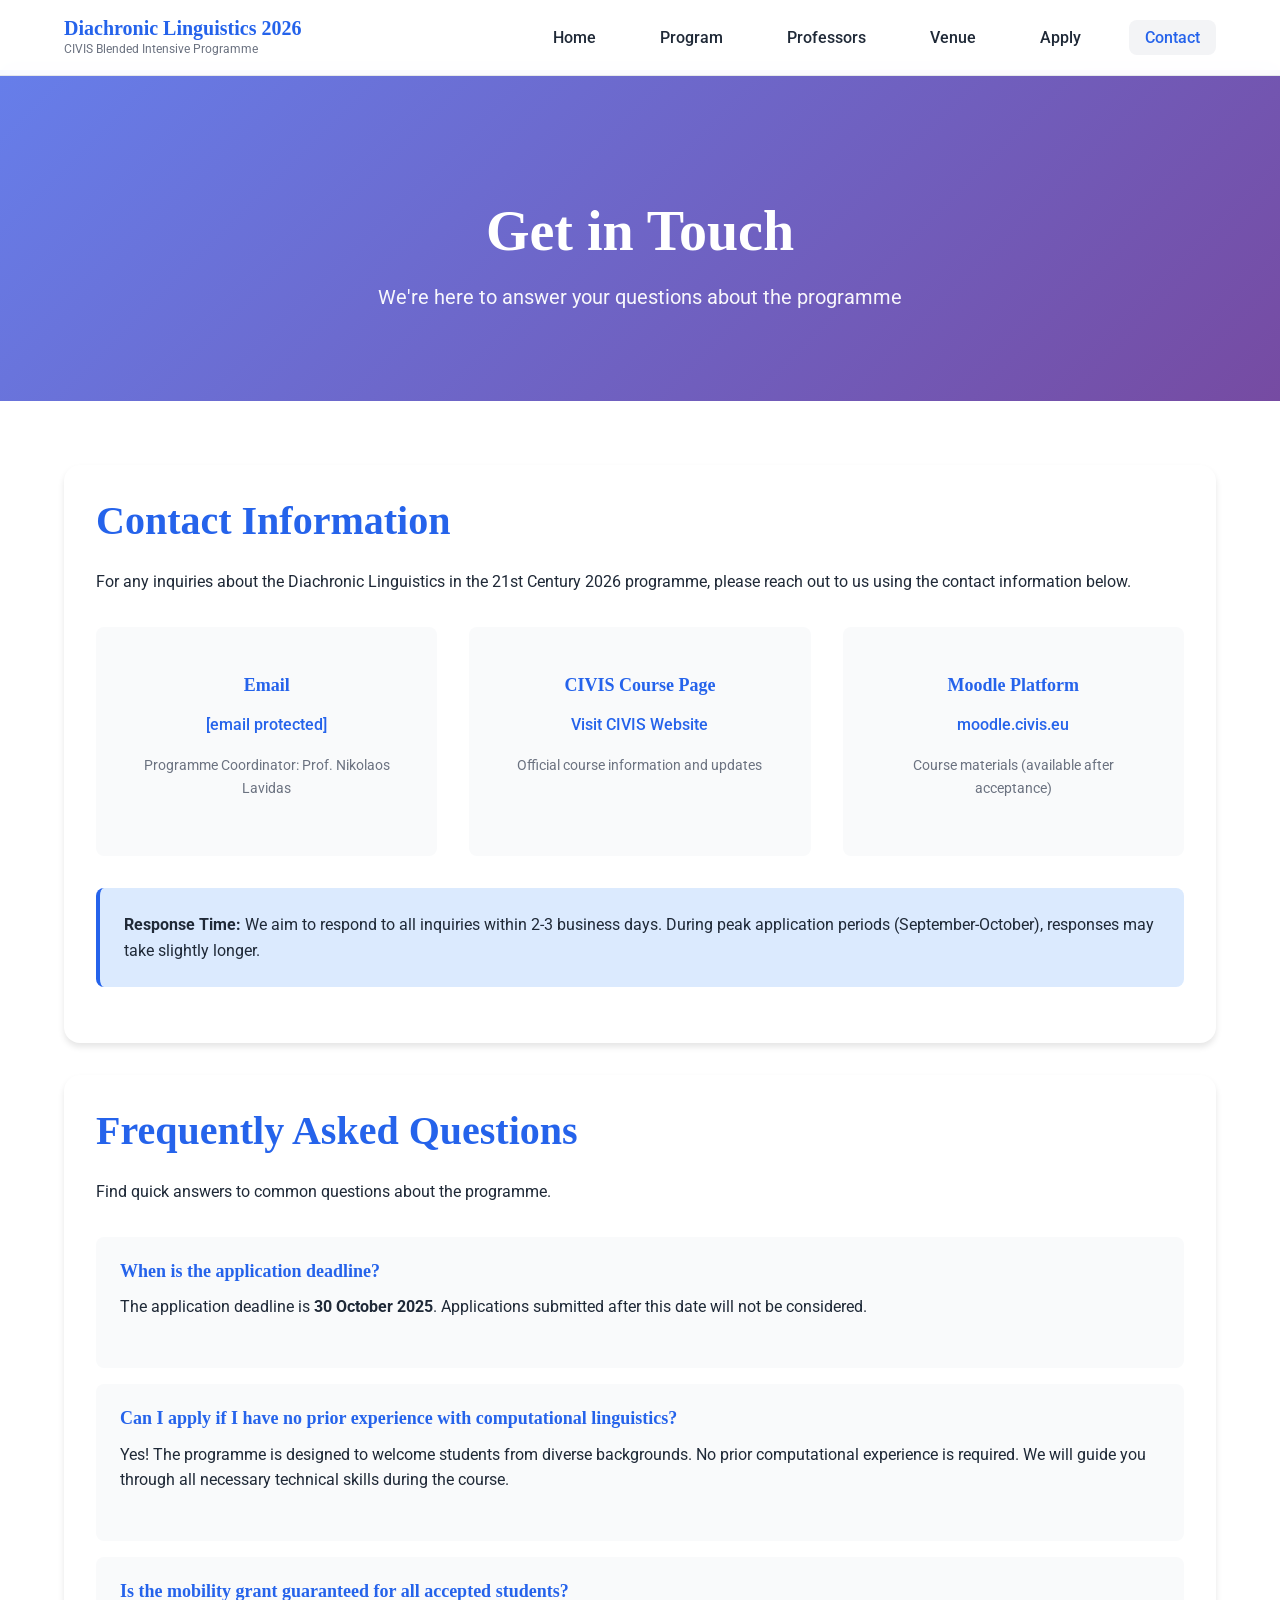
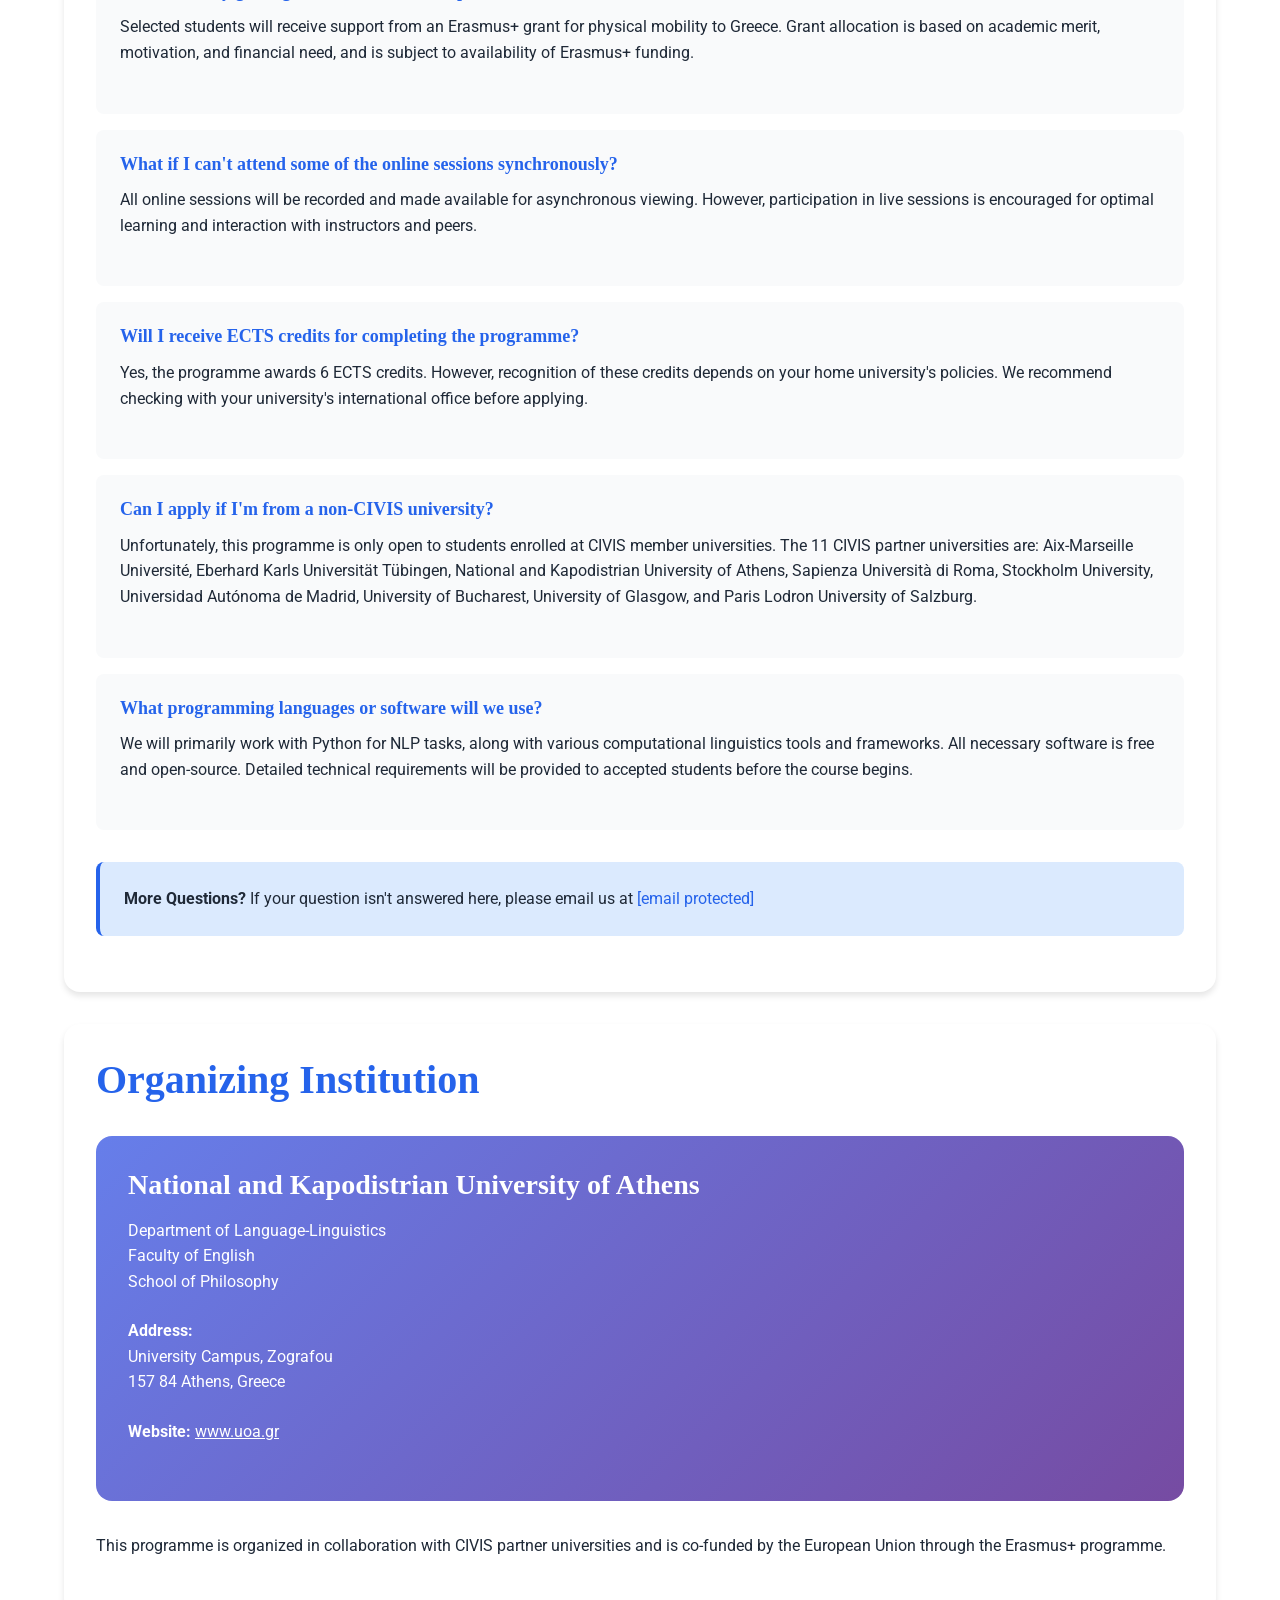
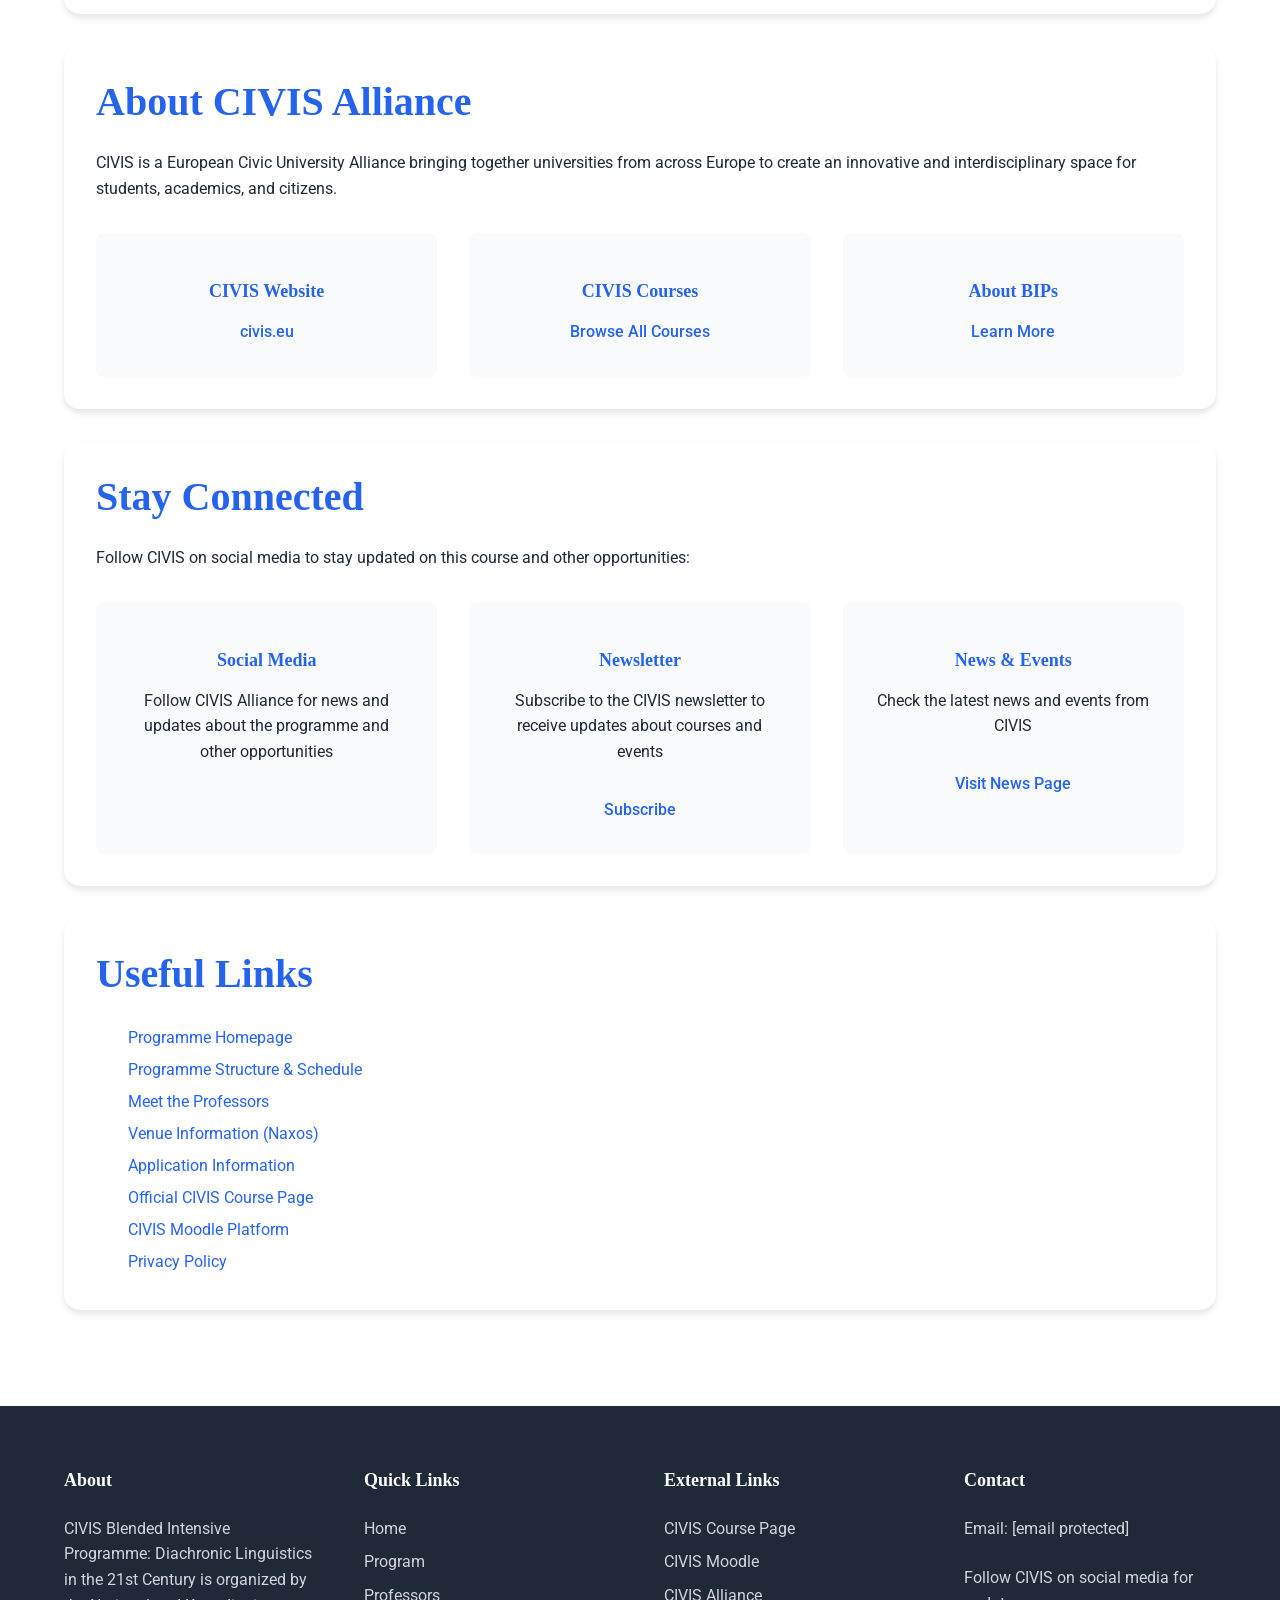
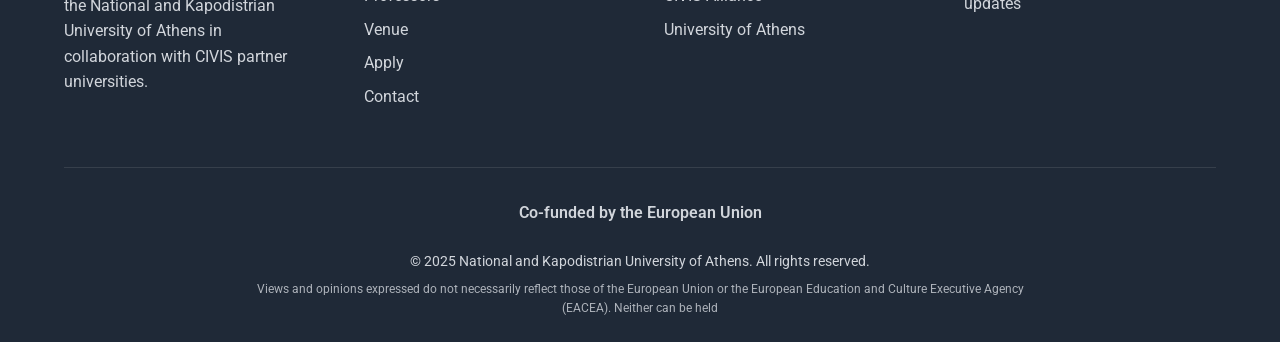
==== commit c164ae67: "Added Katsoulidis font, removed emojis, added professional images" ====
--- a/contact.html
+++ b/contact.html
@@ -8,7 +8,8 @@
     <link rel="stylesheet" href="style.css">
     <link rel="preconnect" href="https://fonts.googleapis.com">
     <link rel="preconnect" href="https://fonts.gstatic.com" crossorigin>
-    <link href="https://fonts.googleapis.com/css2?family=Inter:wght@300;400;500;600;700&family=Merriweather:wght@300;400;700&display=swap" rel="stylesheet">
+    <link href="https://fonts.googleapis.com/css2?family=Roboto:wght@300;400;500;600;700&display=swap" rel="stylesheet">
+    <link href="https://db.onlinewebfonts.com/c/d34d370b9537835d2b01df73f3394c92?family=Katsoulidis+W01+Regular" rel="stylesheet" type="text/css">
     <style>
         .page-header {
             background: linear-gradient(135deg, #667eea 0%, #764ba2 100%);
@@ -158,21 +159,21 @@
 
                 <div class="contact-grid">
                     <div class="contact-item">
-                        <div class="contact-icon">📧</div>
+                        <div class="contact-icon"></div>
                         <h3>Email</h3>
-                        <a href="mailto:nlavidas@enl.uoa.gr">nlavidas@enl.uoa.gr</a>
+                        <a href="/cdn-cgi/l/email-protection#294745485f404d485a694c4745075c4648074e5b"><span class="__cf_email__" data-cfemail="234d4f42554a47425063464d4f0d564c420d4451">[email&#160;protected]</span></a>
                         <p style="margin-top: 1rem; font-size: 0.9rem; color: #6b7280;">Programme Coordinator: Prof. Nikolaos Lavidas</p>
                     </div>
                     
                     <div class="contact-item">
-                        <div class="contact-icon">🌐</div>
+                        <div class="contact-icon"></div>
                         <h3>CIVIS Course Page</h3>
                         <a href="https://civis.eu/en/learn/civis-courses/diachronic-linguistics-in-the-21st-century-2026-version" target="_blank">Visit CIVIS Website</a>
                         <p style="margin-top: 1rem; font-size: 0.9rem; color: #6b7280;">Official course information and updates</p>
                     </div>
                     
                     <div class="contact-item">
-                        <div class="contact-icon">📚</div>
+                        <div class="contact-icon"></div>
                         <h3>Moodle Platform</h3>
                         <a href="https://moodle.civis.eu/" target="_blank">moodle.civis.eu</a>
                         <p style="margin-top: 1rem; font-size: 0.9rem; color: #6b7280;">Course materials (available after acceptance)</p>
@@ -180,7 +181,7 @@
                 </div>
 
                 <div class="info-box" style="margin-top: 2rem;">
-                    <strong>⏱️ Response Time:</strong> We aim to respond to all inquiries within 2-3 business days. During peak application periods (September-October), responses may take slightly longer.
+                    <strong> Response Time:</strong> We aim to respond to all inquiries within 2-3 business days. During peak application periods (September-October), responses may take slightly longer.
                 </div>
             </div>
 
@@ -225,7 +226,7 @@
                 </div>
 
                 <div class="info-box" style="margin-top: 2rem;">
-                    <strong>📋 More Questions?</strong> If your question isn't answered here, please email us at <a href="mailto:nlavidas@enl.uoa.gr">nlavidas@enl.uoa.gr</a>
+                    <strong> More Questions?</strong> If your question isn't answered here, please email us at <a href="/cdn-cgi/l/email-protection#701e1c11061914110330151e1c5e051f115e1702"><span class="__cf_email__" data-cfemail="f99795988f909d988ab99c9795d78c9698d79e8b">[email&#160;protected]</span></a>
                 </div>
             </div>
 
@@ -260,19 +261,19 @@
 
                 <div class="contact-grid" style="margin-top: 2rem;">
                     <div class="contact-item">
-                        <div class="contact-icon">🔗</div>
+                        <div class="contact-icon"></div>
                         <h3>CIVIS Website</h3>
                         <a href="https://civis.eu/" target="_blank">civis.eu</a>
                     </div>
                     
                     <div class="contact-item">
-                        <div class="contact-icon">📘</div>
+                        <div class="contact-icon"></div>
                         <h3>CIVIS Courses</h3>
                         <a href="https://civis.eu/en/learn/civis-courses" target="_blank">Browse All Courses</a>
                     </div>
                     
                     <div class="contact-item">
-                        <div class="contact-icon">ℹ️</div>
+                        <div class="contact-icon"></div>
                         <h3>About BIPs</h3>
                         <a href="https://civis.eu/en/learn/course-types/blended-intensive-programmes" target="_blank">Learn More</a>
                     </div>
@@ -286,20 +287,20 @@
 
                 <div class="contact-grid" style="margin-top: 2rem;">
                     <div class="contact-item">
-                        <div class="contact-icon">📱</div>
+                        <div class="contact-icon"></div>
                         <h3>Social Media</h3>
                         <p>Follow CIVIS Alliance for news and updates about the programme and other opportunities</p>
                     </div>
                     
                     <div class="contact-item">
-                        <div class="contact-icon">📬</div>
+                        <div class="contact-icon"></div>
                         <h3>Newsletter</h3>
                         <p>Subscribe to the CIVIS newsletter to receive updates about courses and events</p>
                         <a href="https://civis.eu/en/get-informed/newsletters" target="_blank" style="margin-top: 0.5rem; display: inline-block;">Subscribe</a>
                     </div>
                     
                     <div class="contact-item">
-                        <div class="contact-icon">📰</div>
+                        <div class="contact-icon"></div>
                         <h3>News & Events</h3>
                         <p>Check the latest news and events from CIVIS</p>
                         <a href="https://civis.eu/en/get-informed/news" target="_blank" style="margin-top: 0.5rem; display: inline-block;">Visit News Page</a>
@@ -355,7 +356,7 @@
                 </div>
                 <div class="footer-column">
                     <h3>Contact</h3>
-                    <p>Email: <a href="mailto:nlavidas@enl.uoa.gr">nlavidas@enl.uoa.gr</a></p>
+                    <p>Email: <a href="/cdn-cgi/l/email-protection#76181a17001f1217053613181a58031917581104"><span class="__cf_email__" data-cfemail="81efede0f7e8e5e0f2c1e4efedaff4eee0afe6f3">[email&#160;protected]</span></a></p>
                     <p>Follow CIVIS on social media for updates</p>
                 </div>
             </div>
@@ -364,19 +365,4 @@
                     <p>Co-funded by the European Union</p>
                 </div>
                 <p class="copyright">&copy; 2025 National and Kapodistrian University of Athens. All rights reserved.</p>
-                <p class="disclaimer">Views and opinions expressed do not necessarily reflect those of the European Union or the European Education and Culture Executive Agency (EACEA). Neither can be held responsible for them.</p>
-            </div>
-        </div>
-    </footer>
-
-    <script>
-        const navToggle = document.getElementById('navToggle');
-        const navMenu = document.getElementById('navMenu');
-
-        navToggle.addEventListener('click', () => {
-            navMenu.classList.toggle('active');
-            navToggle.classList.toggle('active');
-        });
-    </script>
-</body>
-</html>
+                <p class="disclaimer">Views and opinions expressed do not necessarily reflect those of the European Union or the European Education and Culture Executive Agency (EACEA). Neither can be held 
--- a/style.css
+++ b/style.css
@@ -25,8 +25,9 @@
     --border-color: #e5e7eb;
     
     /* Typography */
-    --font-primary: 'Inter', -apple-system, BlinkMacSystemFont, 'Segoe UI', Roboto, sans-serif;
-    --font-heading: 'Merriweather', Georgia, serif;
+    --font-primary: 'Roboto', -apple-system, BlinkMacSystemFont, 'Segoe UI', sans-serif;
+    --font-heading: 'Katsoulidis W01 Regular', Georgia, serif;
+    --font-accent: 'Katsoulidis W01 Regular', Georgia, serif;
     
     /* Spacing */
     --spacing-xs: 0.5rem;
@@ -142,12 +143,15 @@
     font-size: 1.25rem;
     margin-bottom: 0;
     color: var(--primary-color);
+    font-family: var(--font-heading);
+    font-weight: 700;
 }
 
 .nav-subtitle {
     font-size: 0.75rem;
     color: var(--text-secondary);
     margin-bottom: 0;
+    font-family: var(--font-primary);
 }
 
 .nav-menu {
@@ -238,6 +242,9 @@
     margin-bottom: var(--spacing-md);
     color: white;
     text-shadow: 0 2px 4px rgba(0,0,0,0.1);
+    font-family: var(--font-heading);
+    font-weight: 700;
+    line-height: 1.1;
 }
 
 .hero-subtitle {
@@ -245,6 +252,7 @@
     margin-bottom: var(--spacing-md);
     font-weight: 600;
     color: rgba(255, 255, 255, 0.95);
+    font-family: var(--font-primary);
 }
 
 .hero-description {
@@ -252,6 +260,8 @@
     margin-bottom: var(--spacing-xl);
     max-width: 800px;
     color: rgba(255, 255, 255, 0.9);
+    font-family: var(--font-primary);
+    line-height: 1.6;
 }
 
 .hero-dates {
@@ -983,3 +993,86 @@
     color: var(--primary-color);
     font-weight: 600;
 }
+
+/* ===== Image Sections ===== */
+.section-image {
+    width: 100%;
+    height: 400px;
+    object-fit: cover;
+    border-radius: var(--radius-lg);
+    box-shadow: var(--shadow-lg);
+    margin: var(--spacing-xl) 0;
+}
+
+.image-grid {
+    display: grid;
+    grid-template-columns: repeat(auto-fit, minmax(300px, 1fr));
+    gap: var(--spacing-lg);
+    margin: var(--spacing-xl) 0;
+}
+
+.image-card {
+    position: relative;
+    border-radius: var(--radius-lg);
+    overflow: hidden;
+    box-shadow: var(--shadow-md);
+    transition: all var(--transition-base);
+}
+
+.image-card:hover {
+    transform: translateY(-5px);
+    box-shadow: var(--shadow-xl);
+}
+
+.image-card img {
+    width: 100%;
+    height: 250px;
+    object-fit: cover;
+    display: block;
+}
+
+.image-card-caption {
+    padding: var(--spacing-md);
+    background-color: white;
+}
+
+.image-card-caption h3 {
+    font-size: 1.125rem;
+    margin-bottom: var(--spacing-xs);
+}
+
+.image-card-caption p {
+    font-size: 0.9rem;
+    color: var(--text-secondary);
+    margin-bottom: 0;
+}
+
+.hero-image-overlay {
+    position: absolute;
+    top: 0;
+    left: 0;
+    right: 0;
+    bottom: 0;
+    background: linear-gradient(135deg, rgba(102, 126, 234, 0.85) 0%, rgba(118, 75, 162, 0.85) 100%);
+}
+
+.feature-image {
+    width: 100%;
+    max-width: 800px;
+    height: auto;
+    border-radius: var(--radius-lg);
+    box-shadow: var(--shadow-lg);
+    margin: var(--spacing-lg) auto;
+    display: block;
+}
+
+.image-attribution {
+    font-size: 0.75rem;
+    color: var(--text-light);
+    text-align: center;
+    margin-top: var(--spacing-xs);
+}
+
+.info-icon svg {
+    color: var(--primary-color);
+}
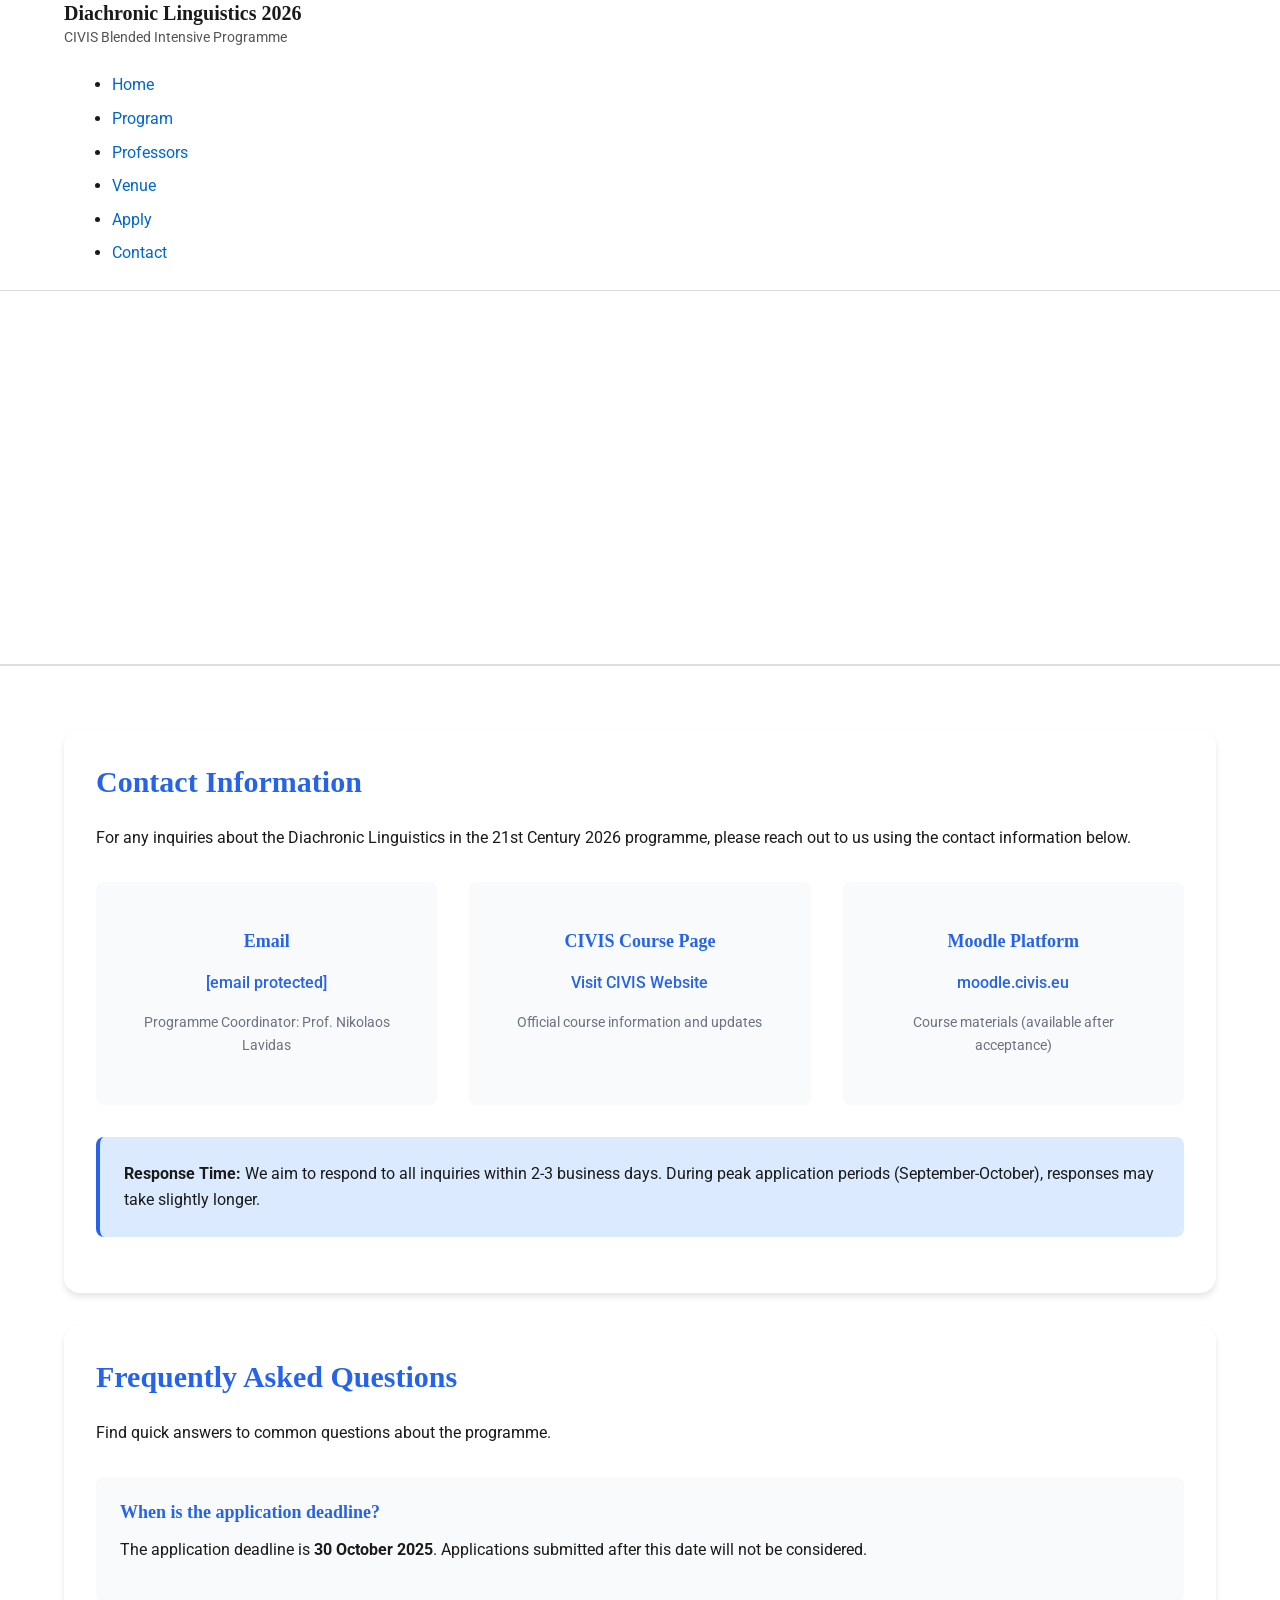
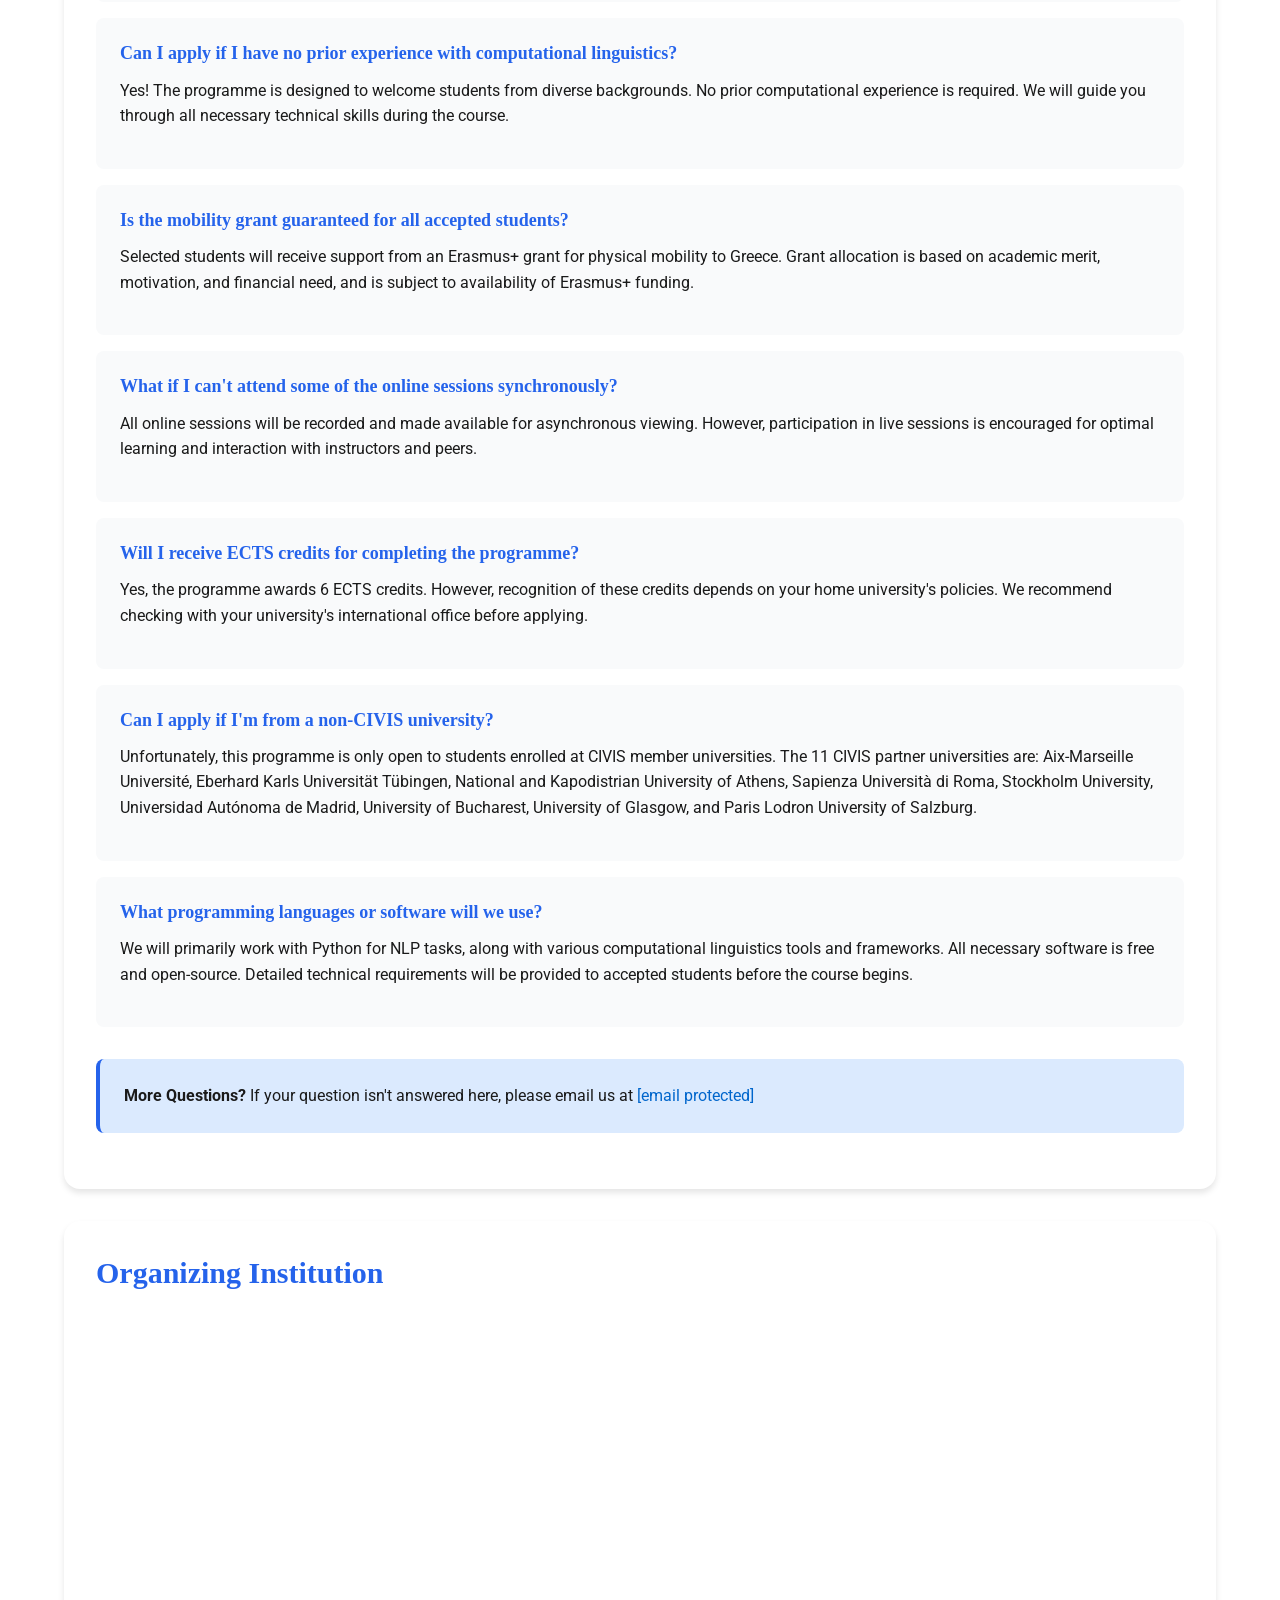
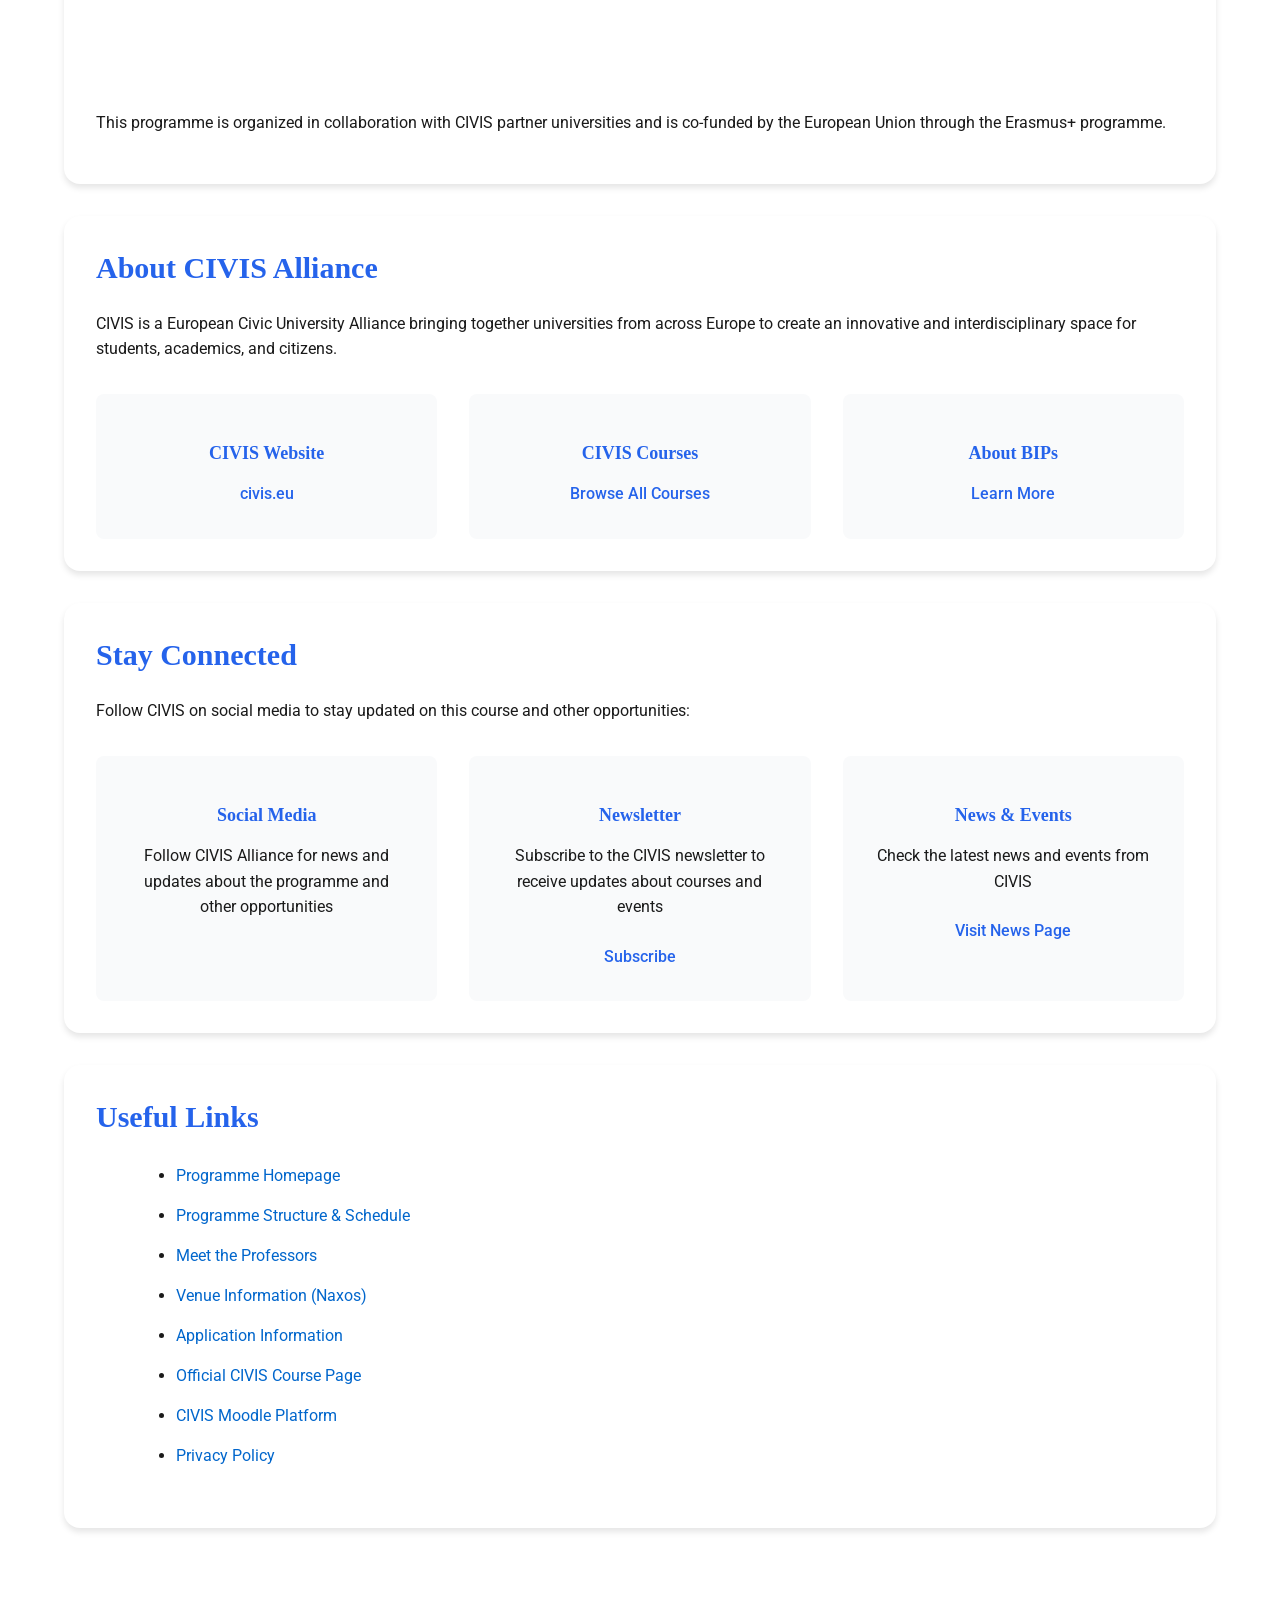
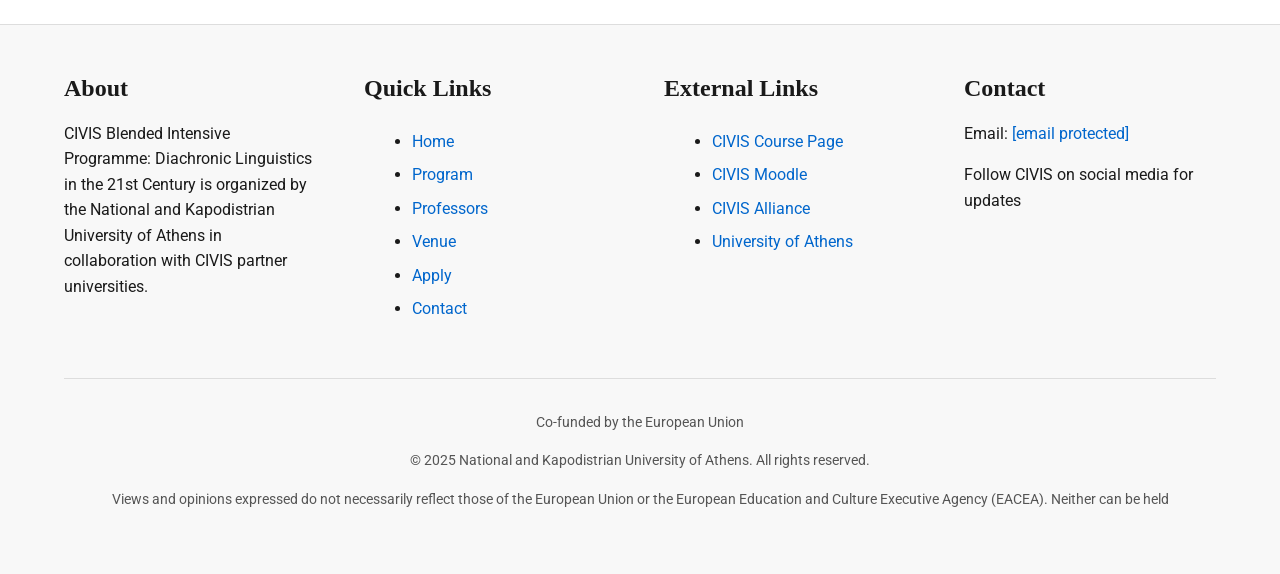
==== commit 7638a41a: "Redesigned: minimal professional academic style" ====
--- a/contact.html
+++ b/contact.html
@@ -12,7 +12,7 @@
     <link href="https://db.onlinewebfonts.com/c/d34d370b9537835d2b01df73f3394c92?family=Katsoulidis+W01+Regular" rel="stylesheet" type="text/css">
     <style>
         .page-header {
-            background: linear-gradient(135deg, #667eea 0%, #764ba2 100%);
+            background: none;
             color: white;
             padding: 8rem 0 4rem;
             margin-top: 70px;
@@ -103,7 +103,7 @@
         }
         
         .organization-info {
-            background: linear-gradient(135deg, #667eea 0%, #764ba2 100%);
+            background: none;
             color: white;
             padding: 2rem;
             border-radius: 1rem;
--- a/style.css
+++ b/style.css
@@ -6,28 +6,21 @@
 }
 
 :root {
-    /* Color Palette */
-    --primary-color: #2563eb;
-    --primary-dark: #1e40af;
-    --primary-light: #3b82f6;
-    --secondary-color: #7c3aed;
-    --accent-color: #f59e0b;
-    --success-color: #10b981;
-    --warning-color: #f59e0b;
-    
-    /* Neutral Colors */
-    --text-primary: #1f2937;
-    --text-secondary: #6b7280;
-    --text-light: #9ca3af;
-    --bg-primary: #ffffff;
-    --bg-secondary: #f9fafb;
-    --bg-tertiary: #f3f4f6;
-    --border-color: #e5e7eb;
+    /* Minimal Academic Colors */
+    --primary-color: #1a1a1a;
+    --secondary-color: #4a4a4a;
+    --accent-color: #0066cc;
+    --text-primary: #1a1a1a;
+    --text-secondary: #555555;
+    --text-light: #777777;
+    --bg-white: #ffffff;
+    --bg-light: #f8f8f8;
+    --border-color: #dddddd;
+    --border-light: #eeeeee;
     
     /* Typography */
     --font-primary: 'Roboto', -apple-system, BlinkMacSystemFont, 'Segoe UI', sans-serif;
     --font-heading: 'Katsoulidis W01 Regular', Georgia, serif;
-    --font-accent: 'Katsoulidis W01 Regular', Georgia, serif;
     
     /* Spacing */
     --spacing-xs: 0.5rem;
@@ -35,24 +28,10 @@
     --spacing-md: 1.5rem;
     --spacing-lg: 2rem;
     --spacing-xl: 3rem;
-    --spacing-2xl: 4rem;
-    
-    /* Border Radius */
-    --radius-sm: 0.375rem;
-    --radius-md: 0.5rem;
-    --radius-lg: 0.75rem;
-    --radius-xl: 1rem;
-    
-    /* Shadows */
-    --shadow-sm: 0 1px 2px 0 rgba(0, 0, 0, 0.05);
-    --shadow-md: 0 4px 6px -1px rgba(0, 0, 0, 0.1);
-    --shadow-lg: 0 10px 15px -3px rgba(0, 0, 0, 0.1);
-    --shadow-xl: 0 20px 25px -5px rgba(0, 0, 0, 0.1);
-    
-    /* Transitions */
-    --transition-fast: 150ms cubic-bezier(0.4, 0, 0.2, 1);
-    --transition-base: 200ms cubic-bezier(0.4, 0, 0.2, 1);
-    --transition-slow: 300ms cubic-bezier(0.4, 0, 0.2, 1);
+    
+    /* Other */
+    --radius: 4px;
+    --transition: 0.2s ease;
 }
 
 html {
@@ -62,966 +41,345 @@
 body {
     font-family: var(--font-primary);
     color: var(--text-primary);
-    background-color: var(--bg-primary);
     line-height: 1.6;
-    font-size: 16px;
-    -webkit-font-smoothing: antialiased;
-    -moz-osx-font-smoothing: grayscale;
-}
-
+    background-color: var(--bg-white);
+}
+
+/* ===== Typography ===== */
+h1, h2, h3, h4, h5, h6 {
+    font-family: var(--font-heading);
+    line-height: 1.3;
+    margin-bottom: var(--spacing-sm);
+    font-weight: 700;
+    color: var(--primary-color);
+}
+
+h1 { font-size: 2.25rem; }
+h2 { font-size: 1.875rem; }
+h3 { font-size: 1.5rem; }
+h4 { font-size: 1.25rem; }
+h5 { font-size: 1.125rem; }
+h6 { font-size: 1rem; }
+
+p {
+    margin-bottom: var(--spacing-sm);
+}
+
+a {
+    color: var(--accent-color);
+    text-decoration: none;
+    transition: var(--transition);
+}
+
+a:hover {
+    text-decoration: underline;
+}
+
+/* ===== Layout ===== */
 .container {
     max-width: 1200px;
     margin: 0 auto;
     padding: 0 var(--spacing-md);
 }
 
-/* ===== Typography ===== */
-h1, h2, h3, h4, h5, h6 {
-    font-family: var(--font-heading);
-    font-weight: 700;
-    line-height: 1.2;
-    margin-bottom: var(--spacing-md);
-    color: var(--text-primary);
-}
-
-h1 {
-    font-size: clamp(2rem, 5vw, 3.5rem);
-}
-
-h2 {
-    font-size: clamp(1.75rem, 4vw, 2.5rem);
-}
-
-h3 {
-    font-size: clamp(1.25rem, 3vw, 1.75rem);
-}
-
-p {
-    margin-bottom: var(--spacing-md);
-}
-
-a {
-    color: var(--primary-color);
-    text-decoration: none;
-    transition: color var(--transition-base);
-}
-
-a:hover {
-    color: var(--primary-dark);
-}
-
-ul {
-    list-style: none;
-}
-
 /* ===== Navigation ===== */
-.navbar {
-    position: fixed;
+nav {
+    background-color: var(--bg-white);
+    border-bottom: 1px solid var(--border-color);
+    position: sticky;
     top: 0;
-    left: 0;
-    right: 0;
-    background-color: rgba(255, 255, 255, 0.95);
-    backdrop-filter: blur(10px);
-    border-bottom: 1px solid var(--border-color);
     z-index: 1000;
-    transition: all var(--transition-base);
-}
-
-.navbar.scrolled {
-    box-shadow: var(--shadow-md);
-}
-
-.navbar .container {
+}
+
+.nav-content {
     display: flex;
     justify-content: space-between;
     align-items: center;
-    padding-top: var(--spacing-sm);
-    padding-bottom: var(--spacing-sm);
+    padding: var(--spacing-md) 0;
 }
 
 .nav-brand h1 {
     font-size: 1.25rem;
-    margin-bottom: 0;
+    margin: 0;
     color: var(--primary-color);
-    font-family: var(--font-heading);
-    font-weight: 700;
 }
 
 .nav-subtitle {
-    font-size: 0.75rem;
-    color: var(--text-secondary);
-    margin-bottom: 0;
-    font-family: var(--font-primary);
-}
-
-.nav-menu {
+    font-size: 0.875rem;
+    color: var(--text-secondary);
+    margin: 0;
+}
+
+.nav-links {
     display: flex;
     gap: var(--spacing-lg);
-    align-items: center;
-}
-
-.nav-menu a {
+    list-style: none;
+}
+
+.nav-links a {
     color: var(--text-primary);
     font-weight: 500;
-    padding: var(--spacing-xs) var(--spacing-sm);
-    border-radius: var(--radius-md);
-    transition: all var(--transition-base);
-}
-
-.nav-menu a:hover,
-.nav-menu a.active {
-    color: var(--primary-color);
-    background-color: var(--bg-tertiary);
-}
-
-.nav-toggle {
+    text-decoration: none;
+}
+
+.nav-links a:hover {
+    color: var(--accent-color);
+}
+
+/* Mobile menu */
+.mobile-menu-btn {
     display: none;
-    flex-direction: column;
-    gap: 4px;
+    background: none;
+    border: none;
+    font-size: 1.5rem;
     cursor: pointer;
 }
 
-.nav-toggle span {
-    width: 25px;
-    height: 3px;
-    background-color: var(--text-primary);
-    transition: all var(--transition-base);
-}
-
-/* ===== Hero Section ===== */
-.hero {
-    position: relative;
-    min-height: 85vh;
-    display: flex;
-    align-items: center;
-    background: linear-gradient(135deg, #667eea 0%, #764ba2 100%);
-    color: white;
-    margin-top: 70px;
-    overflow: hidden;
-}
-
-.hero::before {
-    content: '';
-    position: absolute;
-    top: 0;
-    left: 0;
-    right: 0;
-    bottom: 0;
-    background-image: url('data:image/svg+xml,%3Csvg width="60" height="60" viewBox="0 0 60 60" xmlns="http://www.w3.org/2000/svg"%3E%3Cg fill="none" fill-rule="evenodd"%3E%3Cg fill="%23ffffff" fill-opacity="0.05"%3E%3Cpath d="M36 34v-4h-2v4h-4v2h4v4h2v-4h4v-2h-4zm0-30V0h-2v4h-4v2h4v4h2V6h4V4h-4zM6 34v-4H4v4H0v2h4v4h2v-4h4v-2H6zM6 4V0H4v4H0v2h4v4h2V6h4V4H6z"/%3E%3C/g%3E%3C/g%3E%3C/svg%3E');
-    opacity: 0.3;
-}
-
-.hero-overlay {
-    position: absolute;
-    top: 0;
-    left: 0;
-    right: 0;
-    bottom: 0;
-    background: linear-gradient(to bottom, rgba(0,0,0,0.1), rgba(0,0,0,0.3));
+@media (max-width: 768px) {
+    .nav-links {
+        display: none;
+        flex-direction: column;
+        position: absolute;
+        top: 100%;
+        left: 0;
+        right: 0;
+        background-color: var(--bg-white);
+        border-bottom: 1px solid var(--border-color);
+        padding: var(--spacing-md);
+    }
+    
+    .nav-links.active {
+        display: flex;
+    }
+    
+    .mobile-menu-btn {
+        display: block;
+    }
+}
+
+/* ===== Hero/Header ===== */
+.hero, .page-header {
+    background-color: var(--bg-light);
+    border-bottom: 2px solid var(--border-color);
+    padding: var(--spacing-xl) 0;
+    text-align: center;
 }
 
 .hero-content {
-    position: relative;
-    z-index: 1;
-    padding: var(--spacing-2xl) 0;
-}
-
-.hero-badge {
-    display: inline-block;
-    background-color: rgba(255, 255, 255, 0.2);
-    padding: var(--spacing-xs) var(--spacing-md);
-    border-radius: 9999px;
-    font-size: 0.875rem;
-    font-weight: 600;
+    max-width: 900px;
+    margin: 0 auto;
+}
+
+.hero-title, .page-header h1 {
     margin-bottom: var(--spacing-md);
-    backdrop-filter: blur(10px);
-}
-
-.hero-title {
-    font-size: clamp(2.5rem, 6vw, 4rem);
+}
+
+.hero-subtitle {
+    font-size: 1.25rem;
+    color: var(--text-secondary);
     margin-bottom: var(--spacing-md);
-    color: white;
-    text-shadow: 0 2px 4px rgba(0,0,0,0.1);
-    font-family: var(--font-heading);
-    font-weight: 700;
-    line-height: 1.1;
-}
-
-.hero-subtitle {
-    font-size: clamp(1.25rem, 3vw, 1.75rem);
-    margin-bottom: var(--spacing-md);
-    font-weight: 600;
-    color: rgba(255, 255, 255, 0.95);
-    font-family: var(--font-primary);
 }
 
 .hero-description {
-    font-size: clamp(1rem, 2vw, 1.25rem);
-    margin-bottom: var(--spacing-xl);
-    max-width: 800px;
-    color: rgba(255, 255, 255, 0.9);
-    font-family: var(--font-primary);
-    line-height: 1.6;
-}
-
-.hero-dates {
-    display: flex;
-    flex-wrap: wrap;
-    gap: var(--spacing-md);
-    margin-bottom: var(--spacing-xl);
-}
-
-.date-item {
-    background-color: rgba(255, 255, 255, 0.15);
-    padding: var(--spacing-sm) var(--spacing-md);
-    border-radius: var(--radius-md);
-    backdrop-filter: blur(10px);
-    font-size: 0.95rem;
-}
-
-.date-item strong {
-    font-weight: 600;
-}
-
-.hero-buttons {
-    display: flex;
-    flex-wrap: wrap;
-    gap: var(--spacing-md);
+    font-size: 1.125rem;
+    color: var(--text-secondary);
+    max-width: 700px;
+    margin: 0 auto var(--spacing-lg);
 }
 
 /* ===== Buttons ===== */
 .btn {
     display: inline-block;
-    padding: 0.875rem 2rem;
-    border-radius: var(--radius-md);
-    font-weight: 600;
-    font-size: 1rem;
-    text-align: center;
-    transition: all var(--transition-base);
+    padding: 0.75rem 1.5rem;
+    background-color: var(--accent-color);
+    color: white;
+    border: none;
+    border-radius: var(--radius);
+    font-weight: 500;
     cursor: pointer;
-    border: 2px solid transparent;
-}
-
-.btn-primary {
-    background-color: white;
-    color: var(--primary-color);
-}
-
-.btn-primary:hover {
-    background-color: var(--bg-tertiary);
-    transform: translateY(-2px);
-    box-shadow: var(--shadow-lg);
+    transition: var(--transition);
+    text-decoration: none;
+}
+
+.btn:hover {
+    background-color: #0052a3;
+    text-decoration: none;
 }
 
 .btn-secondary {
     background-color: transparent;
+    border: 2px solid var(--accent-color);
+    color: var(--accent-color);
+}
+
+.btn-secondary:hover {
+    background-color: var(--accent-color);
     color: white;
-    border-color: white;
-}
-
-.btn-secondary:hover {
-    background-color: white;
-    color: var(--primary-color);
-    transform: translateY(-2px);
-}
-
-.btn-large {
-    padding: 1.125rem 2.5rem;
+}
+
+/* ===== Sections ===== */
+section {
+    padding: var(--spacing-xl) 0;
+}
+
+section:nth-child(even) {
+    background-color: var(--bg-light);
+}
+
+.section-header {
+    text-align: center;
+    margin-bottom: var(--spacing-xl);
+}
+
+.section-title {
+    font-size: 2rem;
+    margin-bottom: var(--spacing-sm);
+}
+
+.section-subtitle {
+    color: var(--text-secondary);
     font-size: 1.125rem;
 }
 
-/* ===== Key Info Section ===== */
-.key-info {
-    background-color: var(--bg-primary);
-    padding: var(--spacing-2xl) 0;
-    margin-top: -3rem;
-    position: relative;
-    z-index: 2;
-}
-
+/* ===== Info Cards - Minimal Style ===== */
 .info-grid {
     display: grid;
     grid-template-columns: repeat(auto-fit, minmax(250px, 1fr));
     gap: var(--spacing-lg);
+    margin: var(--spacing-xl) 0;
 }
 
 .info-card {
-    background-color: white;
     padding: var(--spacing-lg);
-    border-radius: var(--radius-lg);
-    box-shadow: var(--shadow-md);
+    background-color: var(--bg-white);
+    border: 1px solid var(--border-color);
+    border-radius: var(--radius);
     text-align: center;
-    transition: all var(--transition-base);
-}
-
-.info-card:hover {
-    transform: translateY(-5px);
-    box-shadow: var(--shadow-xl);
 }
 
 .info-icon {
-    font-size: 3rem;
     margin-bottom: var(--spacing-sm);
 }
 
+.info-icon svg {
+    width: 48px;
+    height: 48px;
+    color: var(--accent-color);
+}
+
 .info-card h3 {
-    font-size: 1.25rem;
     margin-bottom: var(--spacing-xs);
-    color: var(--primary-color);
+    font-size: 1.125rem;
 }
 
 .info-card p {
-    margin-bottom: 0;
-    color: var(--text-secondary);
-}
-
-/* ===== Sections ===== */
-section {
-    padding: var(--spacing-2xl) 0;
-}
-
-.section-header {
-    text-align: center;
-    margin-bottom: var(--spacing-xl);
-}
-
-.section-intro {
-    font-size: 1.125rem;
-    color: var(--text-secondary);
-    max-width: 800px;
-    margin: 0 auto;
-}
-
-/* ===== About Section ===== */
-.about-section {
-    background-color: var(--bg-secondary);
-}
-
+    color: var(--text-secondary);
+    margin: 0;
+}
+
+/* ===== Content Sections ===== */
 .about-grid {
     display: grid;
-    grid-template-columns: repeat(auto-fit, minmax(300px, 1fr));
     gap: var(--spacing-lg);
 }
 
 .about-card {
-    background-color: white;
     padding: var(--spacing-lg);
-    border-radius: var(--radius-lg);
-    box-shadow: var(--shadow-sm);
-    transition: all var(--transition-base);
-}
-
-.about-card:hover {
-    box-shadow: var(--shadow-md);
-    transform: translateY(-3px);
+    background-color: var(--bg-white);
+    border-left: 3px solid var(--accent-color);
 }
 
 .about-card.highlight {
-    background: linear-gradient(135deg, #667eea 0%, #764ba2 100%);
-    color: white;
-    grid-column: span 2;
-}
-
-.about-card.highlight h3 {
-    color: white;
-}
-
-.about-card h3 {
-    font-size: 1.25rem;
-    margin-bottom: var(--spacing-md);
-}
-
-.about-card ul {
-    margin-left: var(--spacing-md);
-    margin-bottom: var(--spacing-md);
-}
-
-.about-card li {
-    list-style: disc;
+    border-left-width: 4px;
+    background-color: var(--bg-light);
+}
+
+/* ===== Tables ===== */
+table {
+    width: 100%;
+    border-collapse: collapse;
+    margin: var(--spacing-md) 0;
+}
+
+th, td {
+    padding: var(--spacing-sm);
+    text-align: left;
+    border-bottom: 1px solid var(--border-color);
+}
+
+th {
+    background-color: var(--bg-light);
+    font-weight: 600;
+}
+
+/* ===== Lists ===== */
+ul, ol {
+    margin: var(--spacing-md) 0;
+    padding-left: var(--spacing-xl);
+}
+
+li {
     margin-bottom: var(--spacing-xs);
-    padding-left: var(--spacing-xs);
-}
-
-.about-highlight {
-    background-color: rgba(255, 255, 255, 0.1);
-    padding: var(--spacing-md);
-    border-radius: var(--radius-md);
-    border-left: 4px solid rgba(255, 255, 255, 0.5);
-}
-
-/* ===== Topics Section ===== */
-.topics-section {
-    background-color: var(--bg-primary);
-}
-
-.topics-grid {
-    display: grid;
-    grid-template-columns: repeat(auto-fit, minmax(350px, 1fr));
-    gap: var(--spacing-xl);
-}
-
-.topic-card {
+}
+
+/* ===== Timeline ===== */
+.timeline {
     position: relative;
-    padding: var(--spacing-xl);
-    border-radius: var(--radius-lg);
-    background-color: var(--bg-secondary);
-    border-left: 4px solid var(--primary-color);
-    transition: all var(--transition-base);
-}
-
-.topic-card:hover {
-    box-shadow: var(--shadow-lg);
-    transform: translateX(5px);
-}
-
-.topic-number {
-    position: absolute;
-    top: -1rem;
-    left: var(--spacing-lg);
-    background: linear-gradient(135deg, var(--primary-color), var(--secondary-color));
-    color: white;
-    width: 3rem;
-    height: 3rem;
-    border-radius: 50%;
-    display: flex;
-    align-items: center;
-    justify-content: center;
-    font-weight: 700;
-    font-size: 1.25rem;
-}
-
-.topic-card h3 {
-    margin-top: var(--spacing-md);
-    color: var(--primary-dark);
-}
-
-/* ===== Outcomes Section ===== */
-.outcomes-section {
-    background-color: var(--bg-secondary);
-}
-
-.outcomes-grid {
-    display: grid;
-    grid-template-columns: repeat(auto-fit, minmax(300px, 1fr));
-    gap: var(--spacing-lg);
-}
-
-.outcome-card {
-    background-color: white;
-    padding: var(--spacing-xl);
-    border-radius: var(--radius-lg);
-    box-shadow: var(--shadow-sm);
-    transition: all var(--transition-base);
-}
-
-.outcome-card:hover {
-    box-shadow: var(--shadow-lg);
-    transform: translateY(-5px);
-}
-
-.outcome-card.highlight {
-    background: linear-gradient(135deg, #f093fb 0%, #f5576c 100%);
-    color: white;
-    grid-column: span 2;
-}
-
-.outcome-card.highlight h3 {
-    color: white;
-}
-
-.outcome-icon {
-    font-size: 3rem;
-    margin-bottom: var(--spacing-md);
-}
-
-.outcome-card ul {
-    margin-left: var(--spacing-md);
-}
-
-.outcome-card li {
-    list-style: disc;
-    margin-bottom: var(--spacing-xs);
-    padding-left: var(--spacing-xs);
-}
-
-/* ===== Programme Structure Section ===== */
-.structure-section {
-    background-color: var(--bg-primary);
-}
-
-.structure-timeline {
-    max-width: 900px;
-    margin: 0 auto;
+    padding-left: var(--spacing-lg);
 }
 
 .timeline-item {
     position: relative;
-    padding-left: 4rem;
-    margin-bottom: var(--spacing-2xl);
+    padding-bottom: var(--spacing-lg);
+    border-left: 2px solid var(--border-color);
+    padding-left: var(--spacing-lg);
+}
+
+.timeline-item:last-child {
+    border-left: none;
 }
 
 .timeline-marker {
     position: absolute;
-    left: 0;
+    left: -8px;
     top: 0;
-    width: 2.5rem;
-    height: 2.5rem;
+    width: 14px;
+    height: 14px;
+    background-color: var(--accent-color);
     border-radius: 50%;
-    background: linear-gradient(135deg, var(--primary-color), var(--secondary-color));
-    display: flex;
-    align-items: center;
-    justify-content: center;
-    box-shadow: 0 0 0 8px rgba(37, 99, 235, 0.1);
-}
-
-.timeline-marker.spring {
-    background: linear-gradient(135deg, #667eea 0%, #764ba2 100%);
-}
-
-.timeline-marker.workshops {
-    background: linear-gradient(135deg, #f093fb 0%, #f5576c 100%);
-}
-
-.timeline-marker.summer {
-    background: linear-gradient(135deg, #fa709a 0%, #fee140 100%);
-}
-
-.timeline-item::before {
-    content: '';
-    position: absolute;
-    left: 1.2rem;
-    top: 2.5rem;
-    bottom: -2.5rem;
-    width: 2px;
-    background: linear-gradient(to bottom, var(--primary-color), transparent);
-}
-
-.timeline-item:last-child::before {
-    display: none;
-}
-
-.timeline-content {
-    background-color: white;
-    padding: var(--spacing-xl);
-    border-radius: var(--radius-lg);
-    box-shadow: var(--shadow-md);
-}
-
-.timeline-date {
-    display: inline-block;
-    background: linear-gradient(135deg, var(--primary-color), var(--secondary-color));
-    color: white;
-    padding: var(--spacing-xs) var(--spacing-md);
-    border-radius: var(--radius-md);
+}
+
+.timeline-title {
     font-weight: 600;
-    margin-bottom: var(--spacing-md);
-}
-
-.timeline-content h3 {
-    color: var(--primary-dark);
-    margin-bottom: var(--spacing-md);
-}
-
-.timeline-content ul {
-    margin-left: var(--spacing-md);
-}
-
-.timeline-content li {
-    list-style: disc;
-    margin-bottom: var(--spacing-sm);
-    padding-left: var(--spacing-xs);
-}
-
-.timeline-content ul ul {
-    margin-top: var(--spacing-xs);
-}
-
-.mobility-grant {
-    margin-top: var(--spacing-md);
-    padding: var(--spacing-md);
-    background: linear-gradient(135deg, #667eea 0%, #764ba2 100%);
-    color: white;
-    border-radius: var(--radius-md);
-}
-
-/* ===== Assessment Section ===== */
-.assessment-section {
-    background-color: var(--bg-secondary);
-}
-
-.assessment-intro {
-    text-align: center;
-    margin-bottom: var(--spacing-xl);
-}
-
-.assessment-intro p {
-    font-size: 1.125rem;
-    color: var(--text-secondary);
-}
-
-.assessment-grid {
-    display: grid;
-    gap: var(--spacing-lg);
-    max-width: 900px;
-    margin: 0 auto;
-}
-
-.assessment-card {
-    background-color: white;
-    padding: var(--spacing-xl);
-    border-radius: var(--radius-lg);
-    box-shadow: var(--shadow-sm);
-}
-
-.assessment-card h3 {
-    color: var(--primary-dark);
-    margin-bottom: var(--spacing-md);
-}
-
-.assessment-card ul {
-    margin-left: var(--spacing-md);
-}
-
-.assessment-card li {
-    list-style: disc;
-    margin-bottom: var(--spacing-sm);
-    padding-left: var(--spacing-xs);
-}
-
-.assessment-support {
-    background: linear-gradient(135deg, #667eea 0%, #764ba2 100%);
-    padding: var(--spacing-xl);
-    border-radius: var(--radius-lg);
-    color: white;
-}
-
-.assessment-support h3 {
-    color: white;
-    text-align: center;
-}
-
-.support-grid {
-    display: grid;
-    grid-template-columns: repeat(auto-fit, minmax(250px, 1fr));
-    gap: var(--spacing-md);
-    margin-top: var(--spacing-md);
-}
-
-.support-item {
-    background-color: rgba(255, 255, 255, 0.15);
-    padding: var(--spacing-md);
-    border-radius: var(--radius-md);
-    backdrop-filter: blur(10px);
-}
-
-/* ===== Requirements Section ===== */
-.requirements-section {
-    background-color: var(--bg-primary);
-}
-
-.requirements-content {
-    max-width: 900px;
-    margin: 0 auto;
-}
-
-.requirement-box {
-    background-color: white;
-    padding: var(--spacing-xl);
-    border-radius: var(--radius-lg);
-    box-shadow: var(--shadow-sm);
-    margin-bottom: var(--spacing-lg);
-}
-
-.requirement-box h3 {
-    color: var(--primary-dark);
-    margin-bottom: var(--spacing-md);
-}
-
-.requirement-list {
-    display: grid;
-    grid-template-columns: repeat(auto-fit, minmax(200px, 1fr));
-    gap: var(--spacing-sm);
-    margin-left: var(--spacing-md);
-}
-
-.requirement-list li {
-    list-style: disc;
-    padding-left: var(--spacing-xs);
-}
-
-.civis-universities {
-    background: linear-gradient(135deg, #667eea 0%, #764ba2 100%);
-    padding: var(--spacing-xl);
-    border-radius: var(--radius-lg);
-    color: white;
-}
-
-.civis-universities h3 {
-    color: white;
-    text-align: center;
-}
-
-.universities-grid {
-    display: grid;
-    grid-template-columns: repeat(auto-fit, minmax(280px, 1fr));
-    gap: var(--spacing-md);
-    margin-top: var(--spacing-md);
-}
-
-.university {
-    background-color: rgba(255, 255, 255, 0.15);
-    padding: var(--spacing-md);
-    border-radius: var(--radius-md);
-    text-align: center;
-    backdrop-filter: blur(10px);
-}
-
-/* ===== CTA Section ===== */
-.cta-section {
-    background: linear-gradient(135deg, #667eea 0%, #764ba2 100%);
-    color: white;
-    padding: var(--spacing-2xl) 0;
-}
-
-.cta-content {
-    text-align: center;
-    max-width: 800px;
-    margin: 0 auto;
-}
-
-.cta-content h2 {
-    color: white;
-    margin-bottom: var(--spacing-md);
-}
-
-.cta-content p {
-    font-size: 1.25rem;
-    margin-bottom: var(--spacing-xl);
-}
-
-.cta-buttons {
-    display: flex;
-    flex-wrap: wrap;
-    justify-content: center;
-    gap: var(--spacing-md);
-    margin-bottom: var(--spacing-md);
-}
-
-.cta-note {
-    font-size: 0.95rem;
-    opacity: 0.9;
-}
-
-.cta-note a {
-    color: white;
-    text-decoration: underline;
-}
-
-/* ===== Footer ===== */
-.footer {
-    background-color: #1f2937;
-    color: #d1d5db;
-    padding: var(--spacing-2xl) 0 var(--spacing-md);
-}
-
-.footer-grid {
-    display: grid;
-    grid-template-columns: repeat(auto-fit, minmax(250px, 1fr));
-    gap: var(--spacing-xl);
-    margin-bottom: var(--spacing-xl);
-}
-
-.footer-column h3 {
-    color: white;
-    font-size: 1.125rem;
-    margin-bottom: var(--spacing-md);
-}
-
-.footer-column ul li {
     margin-bottom: var(--spacing-xs);
 }
 
-.footer-column a {
-    color: #d1d5db;
-    transition: color var(--transition-base);
-}
-
-.footer-column a:hover {
-    color: white;
-}
-
-.footer-bottom {
-    border-top: 1px solid rgba(255, 255, 255, 0.1);
-    padding-top: var(--spacing-lg);
-    text-align: center;
-}
-
-.footer-logos p {
-    margin-bottom: var(--spacing-md);
-    font-weight: 600;
-}
-
-.copyright {
-    font-size: 0.875rem;
-    margin-bottom: var(--spacing-xs);
-}
-
-.disclaimer {
-    font-size: 0.75rem;
-    opacity: 0.8;
-    max-width: 800px;
-    margin: 0 auto;
-}
-
-/* ===== Responsive Design ===== */
-@media (max-width: 768px) {
-    .nav-menu {
-        position: fixed;
-        top: 70px;
-        left: 0;
-        right: 0;
-        background-color: white;
-        flex-direction: column;
-        padding: var(--spacing-lg);
-        box-shadow: var(--shadow-lg);
-        transform: translateY(-100%);
-        opacity: 0;
-        visibility: hidden;
-        transition: all var(--transition-base);
-    }
-    
-    .nav-menu.active {
-        transform: translateY(0);
-        opacity: 1;
-        visibility: visible;
-    }
-    
-    .nav-toggle {
-        display: flex;
-    }
-    
-    .nav-toggle.active span:nth-child(1) {
-        transform: rotate(45deg) translate(5px, 5px);
-    }
-    
-    .nav-toggle.active span:nth-child(2) {
-        opacity: 0;
-    }
-    
-    .nav-toggle.active span:nth-child(3) {
-        transform: rotate(-45deg) translate(7px, -6px);
-    }
-    
-    .hero-dates {
-        flex-direction: column;
-    }
-    
-    .about-card.highlight,
-    .outcome-card.highlight {
-        grid-column: span 1;
-    }
-    
-    .timeline-item {
-        padding-left: 3rem;
-    }
-    
-    .timeline-marker {
-        width: 2rem;
-        height: 2rem;
-    }
-    
-    .timeline-item::before {
-        left: 0.9rem;
-    }
-}
-
-@media (max-width: 480px) {
-    :root {
-        --spacing-2xl: 2.5rem;
-    }
-    
-    .hero {
-        min-height: auto;
-        padding: var(--spacing-2xl) 0;
-    }
-    
-    .hero-buttons {
-        flex-direction: column;
-    }
-    
-    .btn {
-        width: 100%;
-    }
-    
-    .info-grid,
-    .topics-grid,
-    .outcomes-grid {
-        grid-template-columns: 1fr;
-    }
-}
-
-/* ===== Animation Classes ===== */
-@keyframes fadeIn {
-    from {
-        opacity: 0;
-        transform: translateY(20px);
-    }
-    to {
-        opacity: 1;
-        transform: translateY(0);
-    }
-}
-
-.fade-in {
-    animation: fadeIn 0.6s ease-out forwards;
-}
-
-/* ===== Utility Classes ===== */
-.text-center {
-    text-align: center;
-}
-
-.mt-lg {
-    margin-top: var(--spacing-lg);
-}
-
-.mb-lg {
-    margin-bottom: var(--spacing-lg);
-}
-
-.highlight-text {
-    color: var(--primary-color);
-    font-weight: 600;
-}
-
-/* ===== Image Sections ===== */
+/* ===== Images ===== */
+img {
+    max-width: 100%;
+    height: auto;
+}
+
 .section-image {
     width: 100%;
-    height: 400px;
+    height: auto;
+    max-height: 400px;
     object-fit: cover;
-    border-radius: var(--radius-lg);
-    box-shadow: var(--shadow-lg);
-    margin: var(--spacing-xl) 0;
+    border-radius: var(--radius);
+    margin: var(--spacing-md) 0;
 }
 
 .image-grid {
     display: grid;
     grid-template-columns: repeat(auto-fit, minmax(300px, 1fr));
     gap: var(--spacing-lg);
-    margin: var(--spacing-xl) 0;
+    margin: var(--spacing-lg) 0;
 }
 
 .image-card {
-    position: relative;
-    border-radius: var(--radius-lg);
+    border: 1px solid var(--border-color);
+    border-radius: var(--radius);
     overflow: hidden;
-    box-shadow: var(--shadow-md);
-    transition: all var(--transition-base);
-}
-
-.image-card:hover {
-    transform: translateY(-5px);
-    box-shadow: var(--shadow-xl);
 }
 
 .image-card img {
@@ -1033,7 +391,7 @@
 
 .image-card-caption {
     padding: var(--spacing-md);
-    background-color: white;
+    background-color: var(--bg-white);
 }
 
 .image-card-caption h3 {
@@ -1047,32 +405,96 @@
     margin-bottom: 0;
 }
 
-.hero-image-overlay {
-    position: absolute;
-    top: 0;
-    left: 0;
-    right: 0;
-    bottom: 0;
-    background: linear-gradient(135deg, rgba(102, 126, 234, 0.85) 0%, rgba(118, 75, 162, 0.85) 100%);
-}
-
-.feature-image {
-    width: 100%;
-    max-width: 800px;
-    height: auto;
-    border-radius: var(--radius-lg);
-    box-shadow: var(--shadow-lg);
-    margin: var(--spacing-lg) auto;
-    display: block;
-}
-
-.image-attribution {
-    font-size: 0.75rem;
-    color: var(--text-light);
+/* ===== Footer ===== */
+footer {
+    background-color: var(--bg-light);
+    border-top: 1px solid var(--border-color);
+    padding: var(--spacing-xl) 0;
+}
+
+.footer-grid {
+    display: grid;
+    grid-template-columns: repeat(auto-fit, minmax(250px, 1fr));
+    gap: var(--spacing-xl);
+}
+
+.footer-section h3 {
+    margin-bottom: var(--spacing-md);
+    font-size: 1.125rem;
+}
+
+.footer-links {
+    list-style: none;
+    padding: 0;
+}
+
+.footer-links li {
+    margin-bottom: var(--spacing-xs);
+}
+
+.footer-links a {
+    color: var(--text-secondary);
+    text-decoration: none;
+}
+
+.footer-links a:hover {
+    color: var(--accent-color);
+}
+
+.footer-bottom {
+    border-top: 1px solid var(--border-color);
+    margin-top: var(--spacing-lg);
+    padding-top: var(--spacing-lg);
     text-align: center;
-    margin-top: var(--spacing-xs);
-}
-
-.info-icon svg {
-    color: var(--primary-color);
-}
+    color: var(--text-secondary);
+    font-size: 0.875rem;
+}
+
+/* ===== Speaker/Faculty Cards ===== */
+.speaker-grid {
+    display: grid;
+    grid-template-columns: repeat(auto-fit, minmax(300px, 1fr));
+    gap: var(--spacing-xl);
+}
+
+.speaker-card {
+    border: 1px solid var(--border-color);
+    border-radius: var(--radius);
+    padding: var(--spacing-lg);
+    background-color: var(--bg-white);
+}
+
+.speaker-card h3 {
+    margin-bottom: var(--spacing-xs);
+}
+
+.speaker-affiliation {
+    color: var(--text-secondary);
+    margin-bottom: var(--spacing-sm);
+    font-style: italic;
+}
+
+/* ===== Responsive Design ===== */
+@media (max-width: 768px) {
+    h1 { font-size: 1.75rem; }
+    h2 { font-size: 1.5rem; }
+    h3 { font-size: 1.25rem; }
+    
+    .hero, .page-header {
+        padding: var(--spacing-lg) 0;
+    }
+    
+    section {
+        padding: var(--spacing-lg) 0;
+    }
+    
+    .info-grid, .image-grid, .speaker-grid {
+        grid-template-columns: 1fr;
+    }
+}
+
+/* ===== Utility Classes ===== */
+.text-center { text-align: center; }
+.mt-lg { margin-top: var(--spacing-lg); }
+.mb-lg { margin-bottom: var(--spacing-lg); }
+.highlight-text { color: var(--accent-color); font-weight: 600; }
